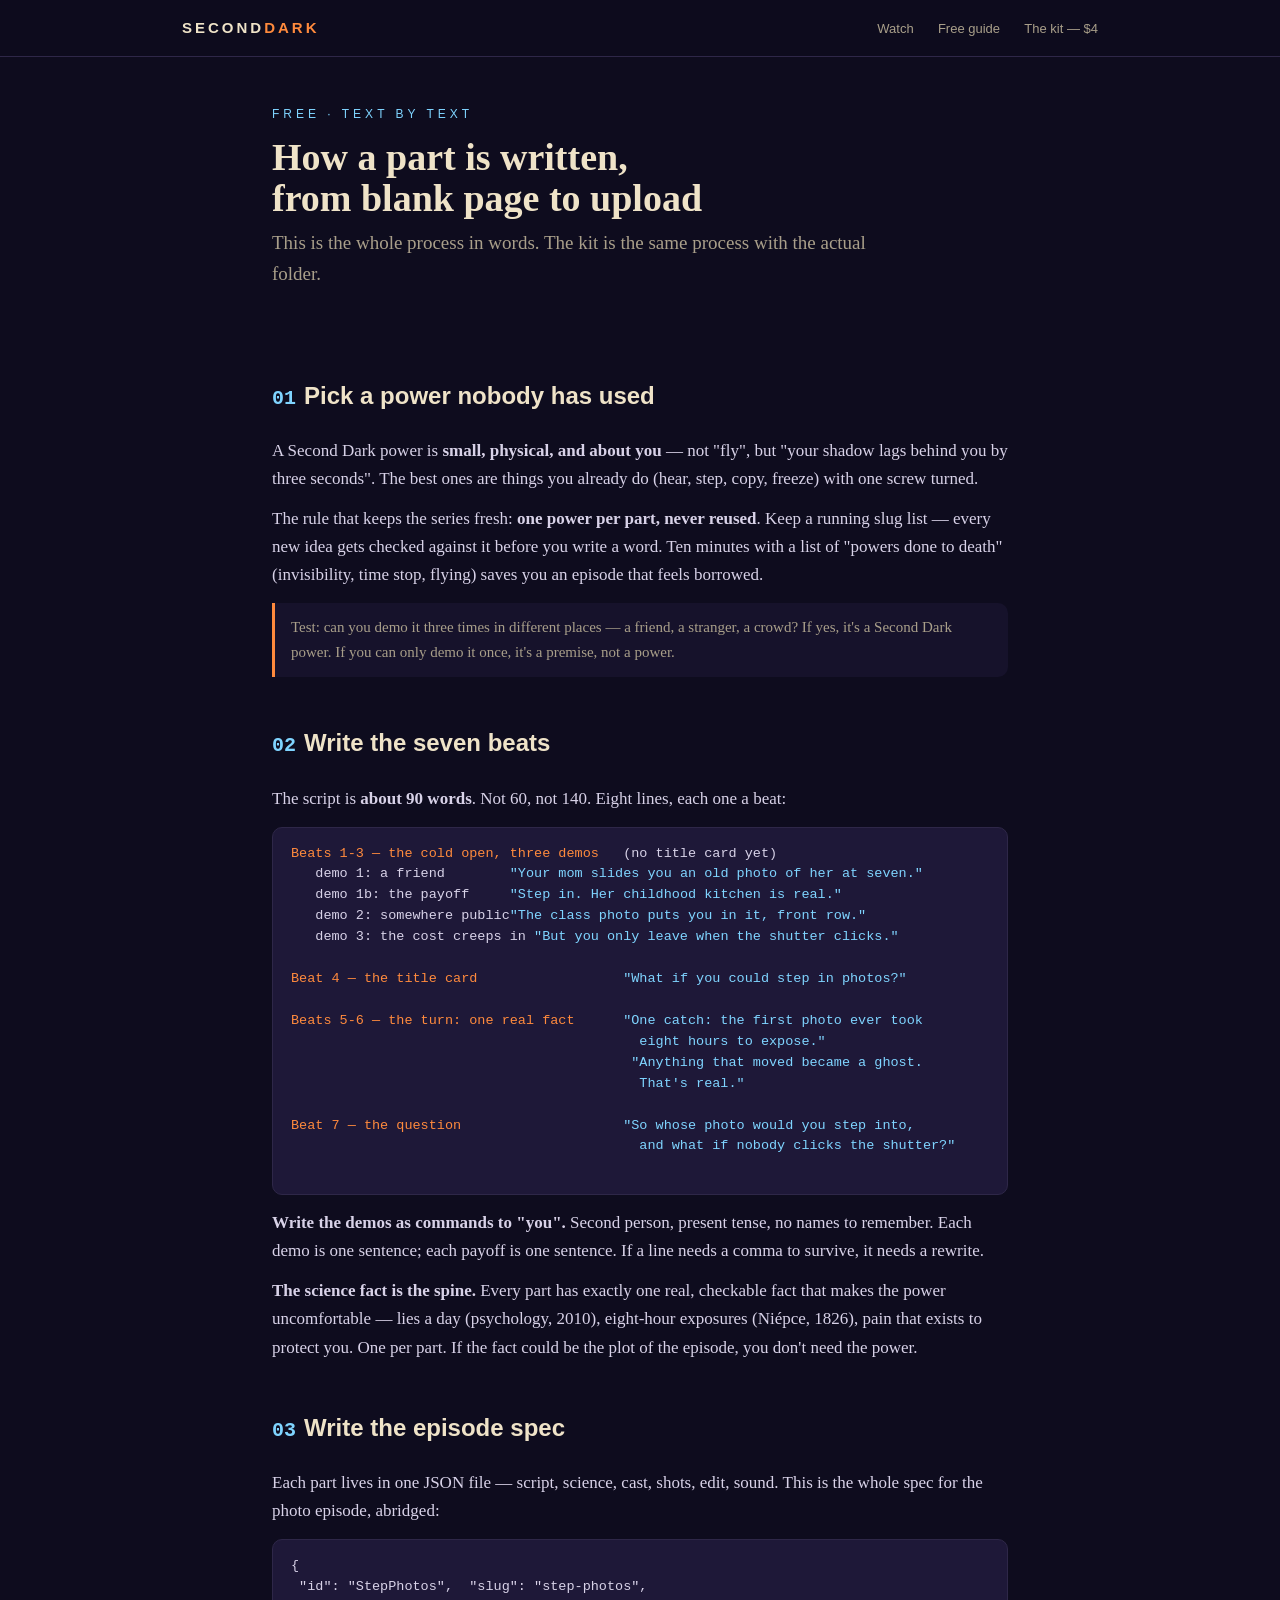
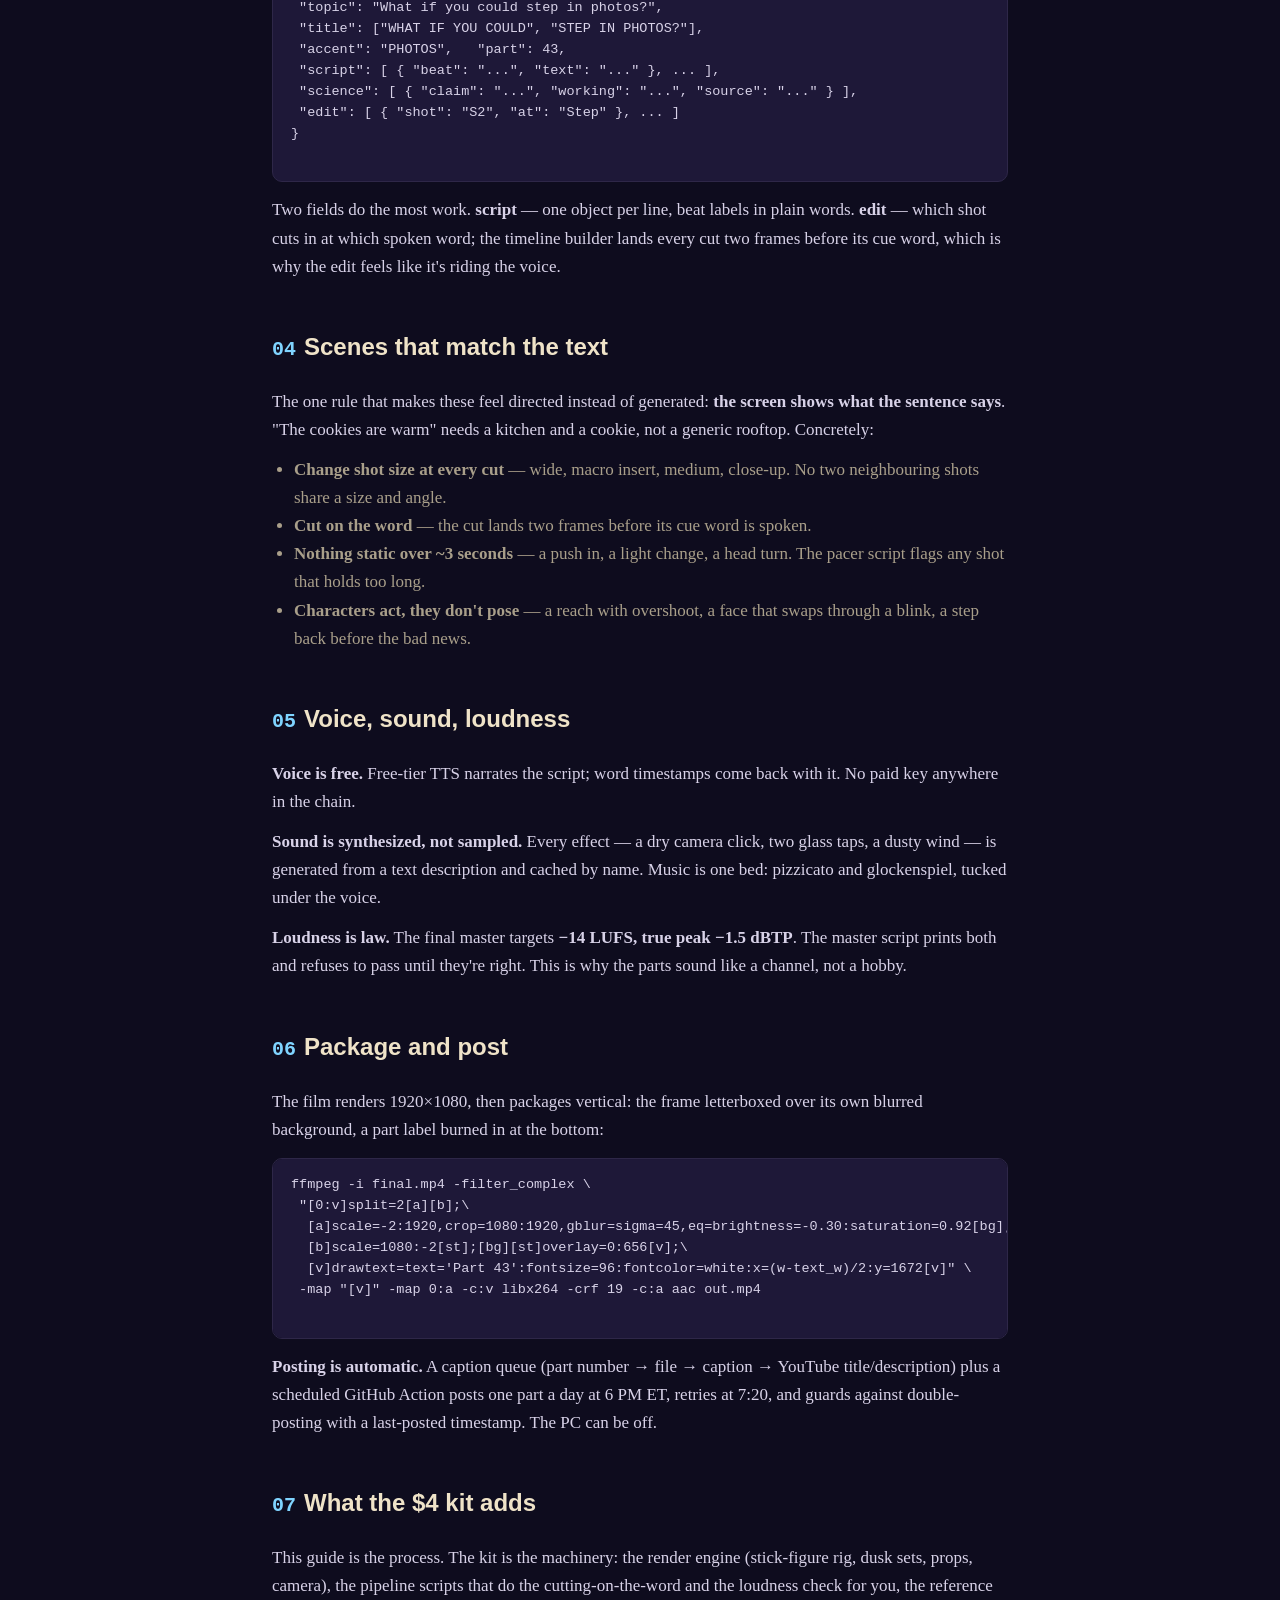
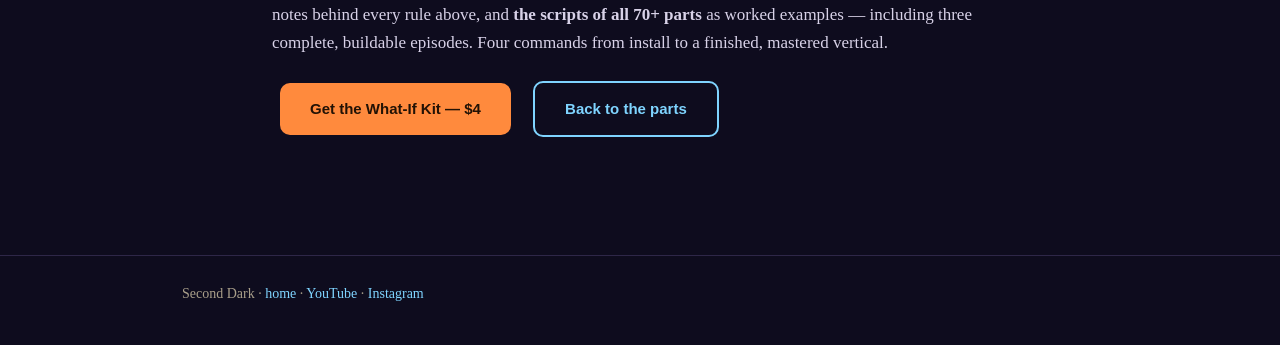
==== guide.html @ 4ce31001 "Second Dark site: watch, free text-by-text guide, $4 kit" ====
<!DOCTYPE html>
<html lang="en">
<head>
<meta charset="utf-8">
<meta name="viewport" content="width=device-width, initial-scale=1">
<title>The free guide — how a Second Dark part is written</title>
<meta name="description" content="The text-by-text guide to making a 25-second what-if animated short: the seven beats, the shot rules, the science turn, the voice, the sound, the auto-posting. Free.">
<link rel="stylesheet" href="style.css">
</head>
<body>

<header class="site">
  <div class="wrap">
    <a class="logo" href="index.html">SECOND<b>DARK</b></a>
    <nav>
      <a href="index.html#watch">Watch</a>
      <a href="guide.html">Free guide</a>
      <a href="index.html#kit">The kit — $4</a>
    </nav>
  </div>
</header>

<section class="hero" style="padding:48px 0 30px">
  <div class="wrap guide" style="text-align:left">
    <div class="kicker">FREE · TEXT BY TEXT</div>
    <h1 style="font-size:38px; margin:12px 0 8px">How a part is written,<br>from blank page to upload</h1>
    <p class="sub" style="margin:0">This is the whole process in words. The kit is the same process with the actual folder.</p>
  </div>
</section>

<section class="section" style="border-top:none; padding-top:10px">
<div class="wrap guide">

  <h2><span class="n">01</span>Pick a power nobody has used</h2>
  <p>A Second Dark power is <b>small, physical, and about you</b> — not "fly", but "your shadow lags behind you by three seconds". The best ones are things you already do (hear, step, copy, freeze) with one screw turned.</p>
  <p>The rule that keeps the series fresh: <b>one power per part, never reused</b>. Keep a running slug list — every new idea gets checked against it before you write a word. Ten minutes with a list of "powers done to death" (invisibility, time stop, flying) saves you an episode that feels borrowed.</p>
  <div class="note">Test: can you demo it three times in different places — a friend, a stranger, a crowd? If yes, it's a Second Dark power. If you can only demo it once, it's a premise, not a power.</div>

  <h2><span class="n">02</span>Write the seven beats</h2>
  <p>The script is <b>about 90 words</b>. Not 60, not 140. Eight lines, each one a beat:</p>
  <pre>
<b>Beats 1-3 — the cold open, three demos</b>   (no title card yet)
   demo 1: a friend        <i>"Your mom slides you an old photo of her at seven."</i>
   demo 1b: the payoff     <i>"Step in. Her childhood kitchen is real."</i>
   demo 2: somewhere public<i>"The class photo puts you in it, front row."</i>
   demo 3: the cost creeps in <i>"But you only leave when the shutter clicks."</i>

<b>Beat 4 — the title card</b>                  <i>"What if you could step in photos?"</i>

<b>Beats 5-6 — the turn: one real fact</b>      <i>"One catch: the first photo ever took
                                           eight hours to expose."</i>
                                          <i>"Anything that moved became a ghost.
                                           That's real."</i>

<b>Beat 7 — the question</b>                    <i>"So whose photo would you step into,
                                           and what if nobody clicks the shutter?"</i>
  </pre>
  <p><b>Write the demos as commands to "you".</b> Second person, present tense, no names to remember. Each demo is one sentence; each payoff is one sentence. If a line needs a comma to survive, it needs a rewrite.</p>
  <p><b>The science fact is the spine.</b> Every part has exactly one real, checkable fact that makes the power uncomfortable — lies a day (psychology, 2010), eight-hour exposures (Niépce, 1826), pain that exists to protect you. One per part. If the fact could be the plot of the episode, you don't need the power.</p>

  <h2><span class="n">03</span>Write the episode spec</h2>
  <p>Each part lives in one JSON file — script, science, cast, shots, edit, sound. This is the whole spec for the photo episode, abridged:</p>
  <pre>
{
 "id": "StepPhotos",  "slug": "step-photos",
 "topic": "What if you could step in photos?",
 "title": ["WHAT IF YOU COULD", "STEP IN PHOTOS?"],
 "accent": "PHOTOS",   "part": 43,
 "script": [ { "beat": "...", "text": "..." }, ... ],
 "science": [ { "claim": "...", "working": "...", "source": "..." } ],
 "edit": [ { "shot": "S2", "at": "Step" }, ... ]
}
  </pre>
  <p>Two fields do the most work. <b>script</b> — one object per line, beat labels in plain words. <b>edit</b> — which shot cuts in at which spoken word; the timeline builder lands every cut two frames before its cue word, which is why the edit feels like it's riding the voice.</p>

  <h2><span class="n">04</span>Scenes that match the text</h2>
  <p>The one rule that makes these feel directed instead of generated: <b>the screen shows what the sentence says</b>. "The cookies are warm" needs a kitchen and a cookie, not a generic rooftop. Concretely:</p>
  <ul style="color:var(--dim); margin:12px 0 12px 22px">
    <li><b>Change shot size at every cut</b> — wide, macro insert, medium, close-up. No two neighbouring shots share a size and angle.</li>
    <li><b>Cut on the word</b> — the cut lands two frames before its cue word is spoken.</li>
    <li><b>Nothing static over ~3 seconds</b> — a push in, a light change, a head turn. The pacer script flags any shot that holds too long.</li>
    <li><b>Characters act, they don't pose</b> — a reach with overshoot, a face that swaps through a blink, a step back before the bad news.</li>
  </ul>

  <h2><span class="n">05</span>Voice, sound, loudness</h2>
  <p><b>Voice is free.</b> Free-tier TTS narrates the script; word timestamps come back with it. No paid key anywhere in the chain.</p>
  <p><b>Sound is synthesized, not sampled.</b> Every effect — a dry camera click, two glass taps, a dusty wind — is generated from a text description and cached by name. Music is one bed: pizzicato and glockenspiel, tucked under the voice.</p>
  <p><b>Loudness is law.</b> The final master targets <b>−14 LUFS, true peak −1.5 dBTP</b>. The master script prints both and refuses to pass until they're right. This is why the parts sound like a channel, not a hobby.</p>

  <h2><span class="n">06</span>Package and post</h2>
  <p>The film renders 1920×1080, then packages vertical: the frame letterboxed over its own blurred background, a part label burned in at the bottom:</p>
  <pre>
ffmpeg -i final.mp4 -filter_complex \
 "[0:v]split=2[a][b];\
  [a]scale=-2:1920,crop=1080:1920,gblur=sigma=45,eq=brightness=-0.30:saturation=0.92[bg];\
  [b]scale=1080:-2[st];[bg][st]overlay=0:656[v];\
  [v]drawtext=text='Part 43':fontsize=96:fontcolor=white:x=(w-text_w)/2:y=1672[v]" \
 -map "[v]" -map 0:a -c:v libx264 -crf 19 -c:a aac out.mp4
  </pre>
  <p><b>Posting is automatic.</b> A caption queue (part number → file → caption → YouTube title/description) plus a scheduled GitHub Action posts one part a day at 6 PM ET, retries at 7:20, and guards against double-posting with a last-posted timestamp. The PC can be off.</p>

  <h2><span class="n">07</span>What the $4 kit adds</h2>
  <p>This guide is the process. The kit is the machinery: the render engine (stick-figure rig, dusk sets, props, camera), the pipeline scripts that do the cutting-on-the-word and the loudness check for you, the reference notes behind every rule above, and <b>the scripts of all 70+ parts</b> as worked examples — including three complete, buildable episodes. Four commands from install to a finished, mastered vertical.</p>
  <p style="margin-top:24px"><a class="cta hot" href="https://bedai2030-cell.gumroad.com/l/seconddark-kit">Get the What-If Kit — $4</a>
  <a class="cta cool" href="index.html#watch" style="margin-left:10px">Back to the parts</a></p>

</div>
</section>

<footer class="site">
  <div class="wrap">
    Second Dark · <a href="index.html">home</a> · <a href="https://www.youtube.com/@seconddarkpowers" target="_blank" rel="noopener">YouTube</a> · <a href="https://www.instagram.com/seconddark908/" target="_blank" rel="noopener">Instagram</a>
  </div>
</footer>

</body>
</html>
---- style.css ----
/* Second Dark site — dusk palette from the series */
:root {
  --bg: #0E0C1E;
  --panel: #16122B;
  --panel2: #1E1838;
  --ink: #EFE3C8;
  --dim: #A99F8A;
  --hot: #FF8A3D;
  --cool: #7FD4FF;
  --line: #2E2748;
}
* { box-sizing: border-box; margin: 0; padding: 0; }
html { scroll-behavior: smooth; }
body { background: var(--bg); color: var(--ink); font: 17px/1.65 Georgia, 'Times New Roman', serif; }
.mono { font-family: Consolas, 'Courier New', monospace; }
.wrap { max-width: 960px; margin: 0 auto; padding: 0 22px; }
header.site { border-bottom: 1px solid var(--line); background: rgba(14,12,30,0.92); position: sticky; top: 0; z-index: 9; backdrop-filter: blur(6px); }
header.site .wrap { display: flex; align-items: center; justify-content: space-between; padding: 14px 22px; }
.logo { font-family: Verdana, sans-serif; font-weight: 700; letter-spacing: 3px; font-size: 15px; color: var(--ink); text-decoration: none; }
.logo b { color: var(--hot); }
nav a { color: var(--dim); text-decoration: none; font-family: Verdana, sans-serif; font-size: 13px; margin-left: 20px; }
nav a:hover { color: var(--ink); }
.hero { padding: 72px 0 56px; text-align: center; }
.kicker { font-family: Verdana, sans-serif; font-size: 12px; letter-spacing: 4px; color: var(--cool); }
.hero h1 { font-size: 52px; line-height: 1.08; margin: 14px 0 16px; font-weight: 700; }
.hero h1 .hot { color: var(--hot); }
.hero p.sub { color: var(--dim); max-width: 620px; margin: 0 auto 30px; font-size: 19px; }
.cta { display: inline-block; padding: 14px 30px; border-radius: 10px; text-decoration: none; font-family: Verdana, sans-serif; font-weight: 700; font-size: 15px; margin: 0 8px 10px; }
.cta.hot { background: var(--hot); color: #221205; }
.cta.cool { border: 2px solid var(--cool); color: var(--cool); }
.cta:hover { filter: brightness(1.1); }
.section { padding: 46px 0; border-top: 1px solid var(--line); }
.section h2 { font-family: Verdana, sans-serif; font-size: 24px; margin-bottom: 22px; }
.grid3 { display: grid; grid-template-columns: repeat(auto-fit, minmax(240px, 1fr)); gap: 16px; }
.card { background: var(--panel); border: 1px solid var(--line); border-radius: 12px; padding: 20px; }
.card h3 { font-family: Verdana, sans-serif; font-size: 15px; color: var(--hot); margin-bottom: 8px; }
.card p { color: var(--dim); font-size: 15px; }
.steps { counter-reset: step; }
.steps .card h3::before { counter-increment: step; content: counter(step) ". "; color: var(--cool); }
.eps { display: grid; grid-template-columns: repeat(auto-fill, minmax(280px, 1fr)); gap: 12px; }
.ep { background: var(--panel); border: 1px solid var(--line); border-radius: 10px; padding: 14px 16px; text-decoration: none; color: var(--ink); display: flex; gap: 12px; align-items: baseline; }
.ep:hover { border-color: var(--hot); }
.ep .n { font-family: Verdana, sans-serif; font-size: 12px; color: var(--cool); min-width: 52px; }
.ep .t { font-size: 15px; }
.pricing { display: grid; grid-template-columns: repeat(auto-fit, minmax(280px, 1fr)); gap: 16px; }
.plan { background: var(--panel); border: 1px solid var(--line); border-radius: 14px; padding: 26px; position: relative; }
.plan.best { border-color: var(--hot); }
.plan .tag { position: absolute; top: -12px; left: 22px; background: var(--hot); color: #221205; font-family: Verdana, sans-serif; font-size: 11px; font-weight: 700; letter-spacing: 1px; padding: 4px 10px; border-radius: 20px; }
.plan h3 { font-family: Verdana, sans-serif; font-size: 17px; }
.plan .price { font-size: 42px; margin: 10px 0 4px; font-family: Verdana, sans-serif; }
.plan .price small { font-size: 15px; color: var(--dim); }
.plan ul { list-style: none; margin: 16px 0 22px; }
.plan li { padding: 6px 0 6px 24px; color: var(--dim); font-size: 15px; position: relative; }
.plan li::before { content: "✓"; position: absolute; left: 0; color: var(--cool); }
.plan .cta { width: 100%; text-align: center; box-sizing: border-box; margin: 0; }
code { background: var(--panel2); border: 1px solid var(--line); border-radius: 6px; padding: 1px 7px; font-family: Consolas, monospace; font-size: 14px; color: var(--cool); }
pre { background: var(--panel2); border: 1px solid var(--line); border-radius: 10px; padding: 16px 18px; overflow-x: auto; font-family: Consolas, monospace; font-size: 13.5px; line-height: 1.55; color: #D8D2E8; margin: 14px 0; }
pre b { color: var(--hot); font-weight: 400; }
pre i { color: var(--cool); font-style: normal; }
.guide { max-width: 780px; }
.guide h2 { margin-top: 46px; }
.guide h2 .n { color: var(--cool); font-family: Consolas, monospace; font-size: 20px; margin-right: 8px; }
.guide p { margin: 12px 0; color: #D8D2E8; }
.guide .note { border-left: 3px solid var(--hot); background: var(--panel); padding: 12px 16px; border-radius: 0 10px 10px 0; color: var(--dim); font-size: 15px; margin: 14px 0; }
footer.site { border-top: 1px solid var(--line); margin-top: 50px; padding: 26px 0 40px; color: var(--dim); font-size: 14px; }
footer.site a { color: var(--cool); text-decoration: none; }
@media (max-width: 640px) { .hero h1 { font-size: 34px; } }
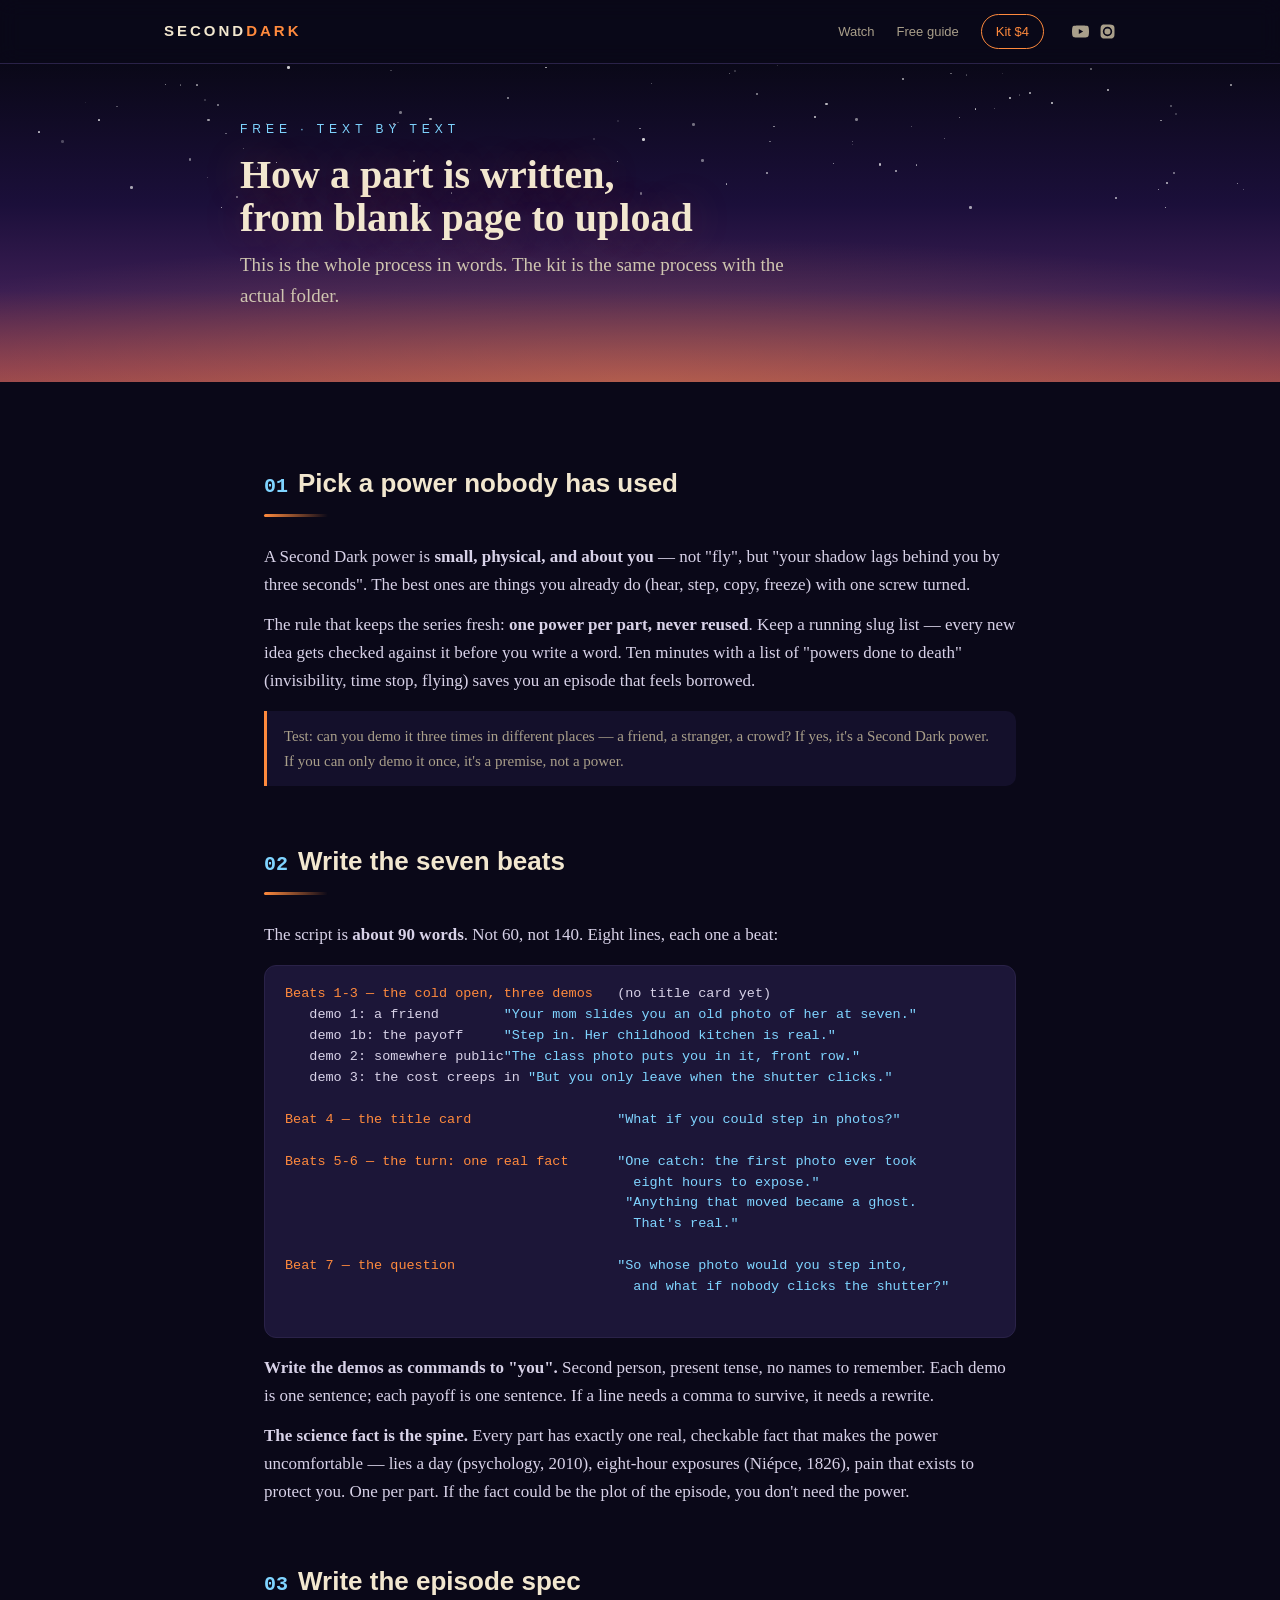
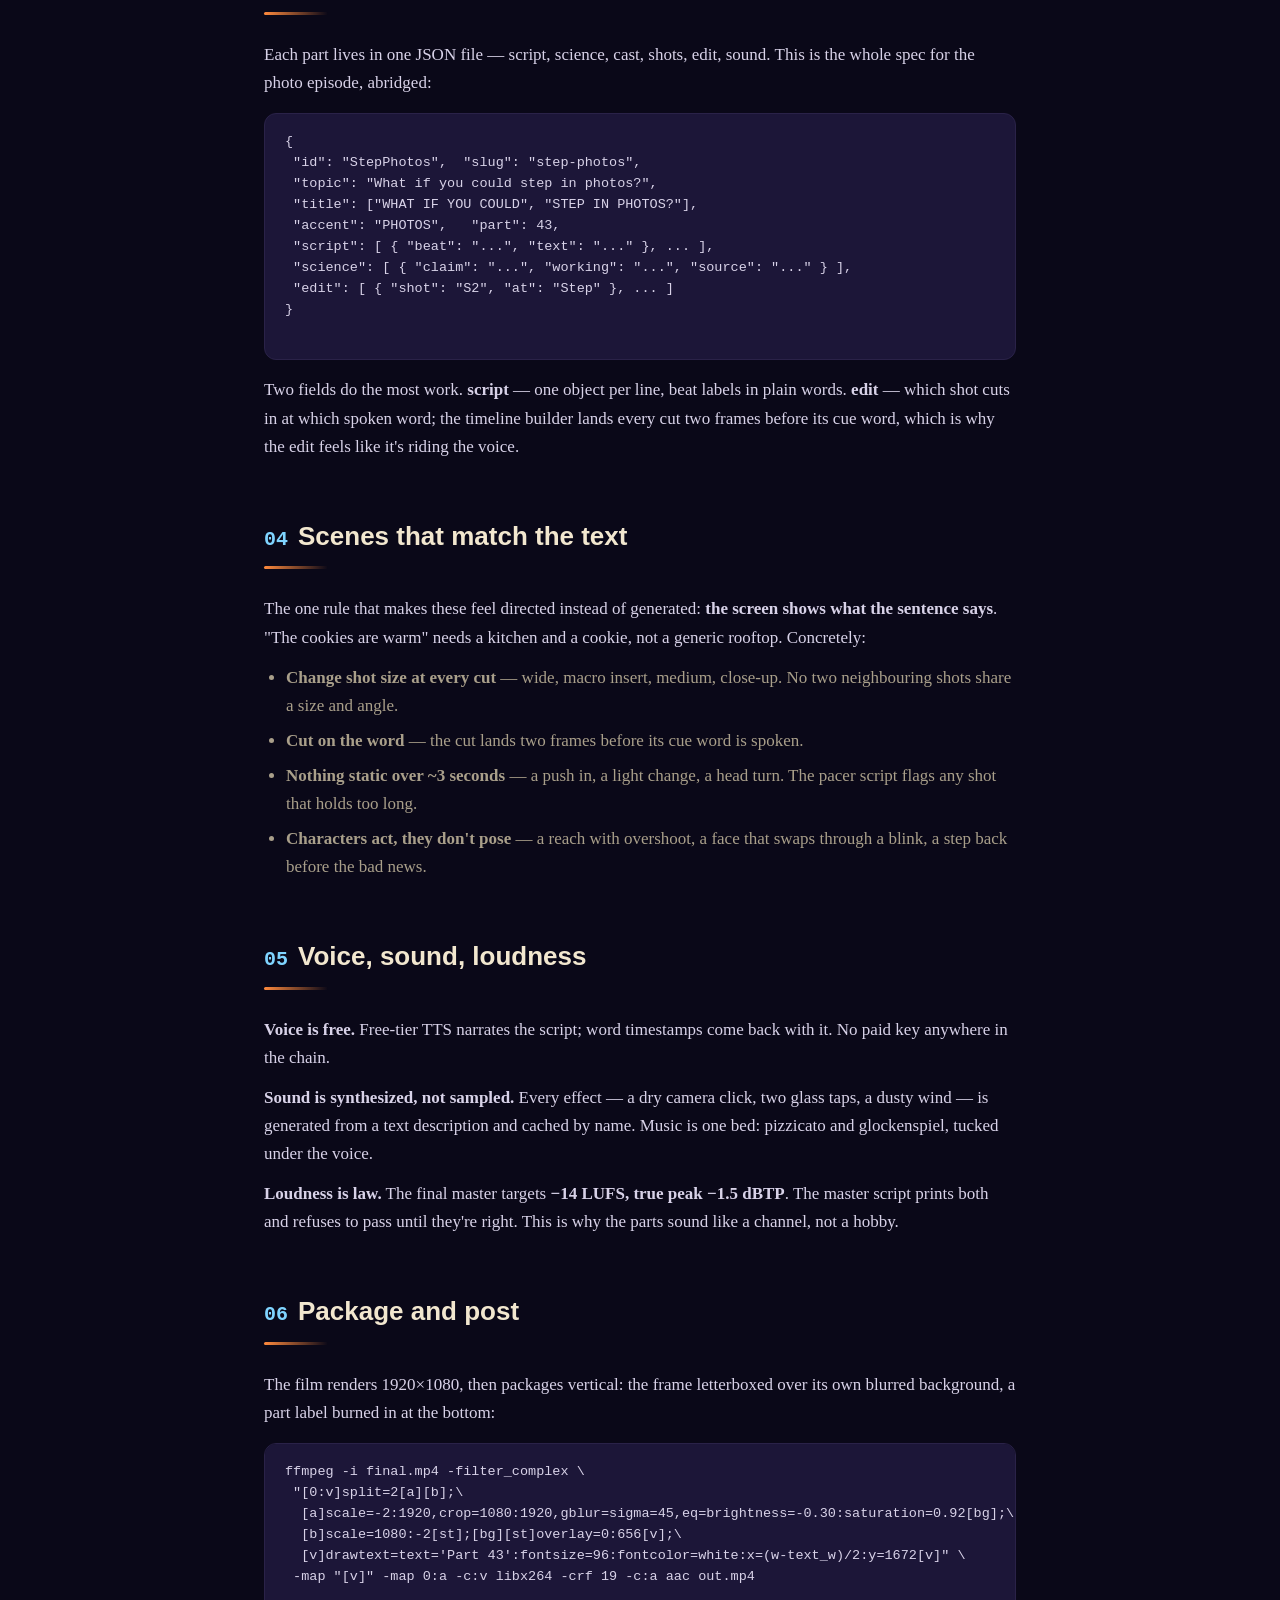
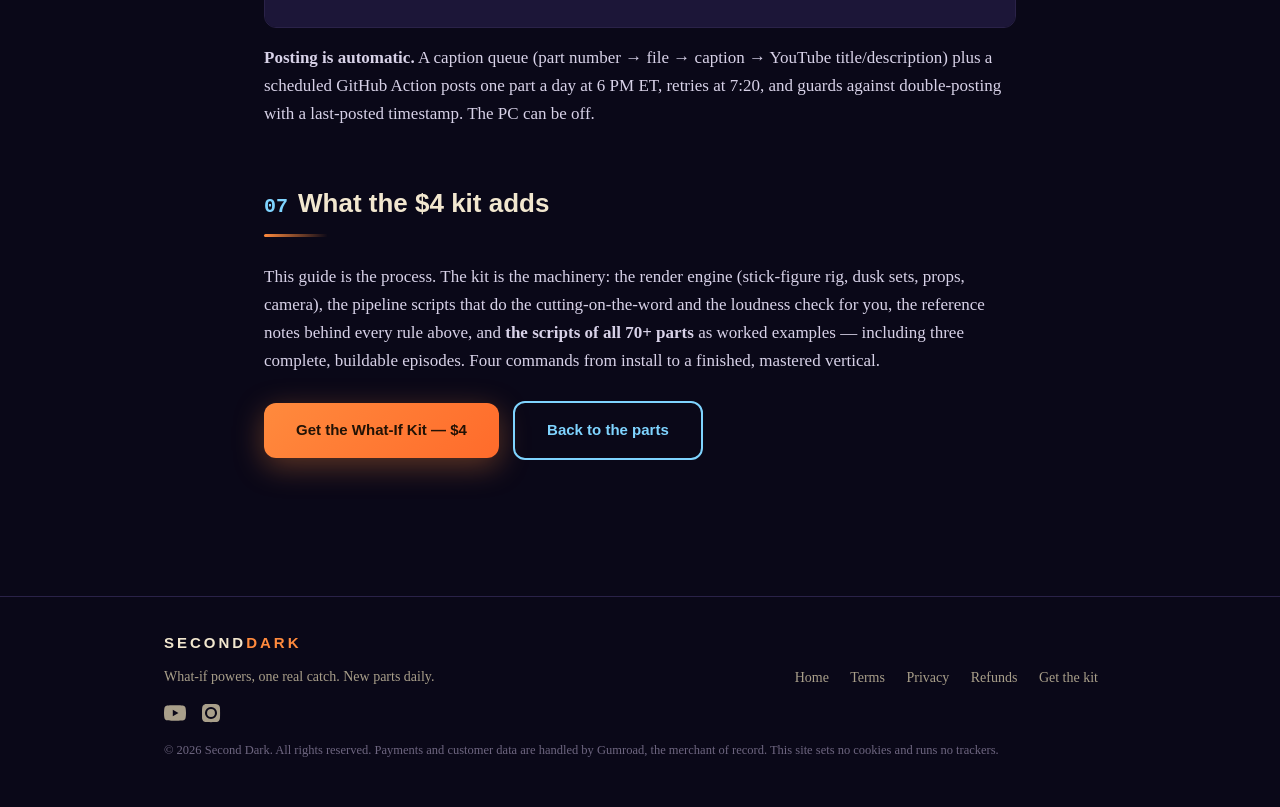
==== commit 19d2192f: "Redesign: animated dusk hero, embers, marquee, reveals, Gumroad checkout, legal pages, social links" ====
--- a/guide.html
+++ b/guide.html
@@ -5,6 +5,8 @@
 <meta name="viewport" content="width=device-width, initial-scale=1">
 <title>The free guide — how a Second Dark part is written</title>
 <meta name="description" content="The text-by-text guide to making a 25-second what-if animated short: the seven beats, the shot rules, the science turn, the voice, the sound, the auto-posting. Free.">
+<link rel="preconnect" href="https://gumroad.com">
+<script src="https://gumroad.com/js/gumroad.js" async></script>
 <link rel="stylesheet" href="style.css">
 </head>
 <body>
@@ -15,30 +17,36 @@
     <nav>
       <a href="index.html#watch">Watch</a>
       <a href="guide.html">Free guide</a>
-      <a href="index.html#kit">The kit — $4</a>
+      <a href="index.html#kit" class="buy">Kit $4</a>
+      <span class="soc">
+        <a href="https://www.youtube.com/@seconddarkpowers" target="_blank" rel="noopener" aria-label="YouTube"><svg viewBox="0 0 24 24"><path d="M23.5 6.2a3 3 0 0 0-2.1-2.2C19.5 3.5 12 3.5 12 3.5s-7.5 0-9.4.5A3 3 0 0 0 .5 6.2 31 31 0 0 0 0 12a31 31 0 0 0 .5 5.8 3 3 0 0 0 2.1 2.2c1.9.5 9.4.5 9.4.5s7.5 0 9.4-.5a3 3 0 0 0 2.1-2.2A31 31 0 0 0 24 12a31 31 0 0 0-.5-5.8zM9.6 15.6V8.4L15.8 12l-6.2 3.6z"/></svg></a>
+        <a href="https://www.instagram.com/seconddark908/" target="_blank" rel="noopener" aria-label="Instagram"><svg viewBox="0 0 24 24"><path d="M12 2.2c3.2 0 3.6 0 4.9.1 1.2.1 1.8.2 2.2.4.6.2 1 .5 1.4.9.4.4.7.8.9 1.4.2.4.4 1 .4 2.2.1 1.3.1 1.7.1 4.9s0 3.6-.1 4.9c-.1 1.2-.2 1.8-.4 2.2-.2.6-.5 1-.9 1.4-.4.4-.8.7-1.4.9-.4.2-1 .4-2.2.4-1.3.1-1.7.1-4.9.1s-3.6 0-4.9-.1c-1.2-.1-1.8-.2-2.2-.4a3.9 3.9 0 0 1-1.4-.9 3.9 3.9 0 0 1-.9-1.4c-.2-.4-.4-1-.4-2.2C2.2 15.6 2.2 15.2 2.2 12s0-3.6.1-4.9c.1-1.2.2-1.8.4-2.2.2-.6.5-1 .9-1.4.4-.4.8-.7 1.4-.9.4-.2 1-.4 2.2-.4C8.4 2.2 8.8 2.2 12 2.2zm0 3.2a6.6 6.6 0 1 0 0 13.2 6.6 6.6 0 0 0 0-13.2zm0 10.9a4.3 4.3 0 1 1 0-8.6 4.3 4.3 0 0 1 0 8.6zm8.4-11.1a1.5 1.5 0 1 1-3 0 1.5 1.5 0 0 1 3 0z"/></svg></a>
+      </span>
     </nav>
   </div>
 </header>
 
-<section class="hero" style="padding:48px 0 30px">
-  <div class="wrap guide" style="text-align:left">
-    <div class="kicker">FREE · TEXT BY TEXT</div>
-    <h1 style="font-size:38px; margin:12px 0 8px">How a part is written,<br>from blank page to upload</h1>
-    <p class="sub" style="margin:0">This is the whole process in words. The kit is the same process with the actual folder.</p>
+<section class="hero" style="min-height:0">
+  <div class="sky" style="height:130%"></div>
+  <div class="stars"></div>
+  <div class="hero-inner wrap guide" style="text-align:left; display:block; padding:56px 0 70px">
+    <div class="kicker rv">FREE · TEXT BY TEXT</div>
+    <h1 class="rv d1" style="font-size:40px; margin:14px 0 10px">How a part is written,<br>from blank page to upload</h1>
+    <p class="sub rv d2" style="margin:0">This is the whole process in words. The kit is the same process with the actual folder.</p>
   </div>
 </section>
 
-<section class="section" style="border-top:none; padding-top:10px">
+<section class="section" style="border-top:none; padding-top:26px">
 <div class="wrap guide">
 
-  <h2><span class="n">01</span>Pick a power nobody has used</h2>
-  <p>A Second Dark power is <b>small, physical, and about you</b> — not "fly", but "your shadow lags behind you by three seconds". The best ones are things you already do (hear, step, copy, freeze) with one screw turned.</p>
-  <p>The rule that keeps the series fresh: <b>one power per part, never reused</b>. Keep a running slug list — every new idea gets checked against it before you write a word. Ten minutes with a list of "powers done to death" (invisibility, time stop, flying) saves you an episode that feels borrowed.</p>
-  <div class="note">Test: can you demo it three times in different places — a friend, a stranger, a crowd? If yes, it's a Second Dark power. If you can only demo it once, it's a premise, not a power.</div>
+  <h2 class="rv"><span class="n">01</span>Pick a power nobody has used</h2>
+  <p class="rv">A Second Dark power is <b>small, physical, and about you</b> — not "fly", but "your shadow lags behind you by three seconds". The best ones are things you already do (hear, step, copy, freeze) with one screw turned.</p>
+  <p class="rv">The rule that keeps the series fresh: <b>one power per part, never reused</b>. Keep a running slug list — every new idea gets checked against it before you write a word. Ten minutes with a list of "powers done to death" (invisibility, time stop, flying) saves you an episode that feels borrowed.</p>
+  <div class="note rv">Test: can you demo it three times in different places — a friend, a stranger, a crowd? If yes, it's a Second Dark power. If you can only demo it once, it's a premise, not a power.</div>
 
-  <h2><span class="n">02</span>Write the seven beats</h2>
-  <p>The script is <b>about 90 words</b>. Not 60, not 140. Eight lines, each one a beat:</p>
-  <pre>
+  <h2 class="rv"><span class="n">02</span>Write the seven beats</h2>
+  <p class="rv">The script is <b>about 90 words</b>. Not 60, not 140. Eight lines, each one a beat:</p>
+  <pre class="rv">
 <b>Beats 1-3 — the cold open, three demos</b>   (no title card yet)
    demo 1: a friend        <i>"Your mom slides you an old photo of her at seven."</i>
    demo 1b: the payoff     <i>"Step in. Her childhood kitchen is real."</i>
@@ -55,12 +63,12 @@
 <b>Beat 7 — the question</b>                    <i>"So whose photo would you step into,
                                            and what if nobody clicks the shutter?"</i>
   </pre>
-  <p><b>Write the demos as commands to "you".</b> Second person, present tense, no names to remember. Each demo is one sentence; each payoff is one sentence. If a line needs a comma to survive, it needs a rewrite.</p>
-  <p><b>The science fact is the spine.</b> Every part has exactly one real, checkable fact that makes the power uncomfortable — lies a day (psychology, 2010), eight-hour exposures (Niépce, 1826), pain that exists to protect you. One per part. If the fact could be the plot of the episode, you don't need the power.</p>
+  <p class="rv"><b>Write the demos as commands to "you".</b> Second person, present tense, no names to remember. Each demo is one sentence; each payoff is one sentence. If a line needs a comma to survive, it needs a rewrite.</p>
+  <p class="rv"><b>The science fact is the spine.</b> Every part has exactly one real, checkable fact that makes the power uncomfortable — lies a day (psychology, 2010), eight-hour exposures (Niépce, 1826), pain that exists to protect you. One per part. If the fact could be the plot of the episode, you don't need the power.</p>
 
-  <h2><span class="n">03</span>Write the episode spec</h2>
-  <p>Each part lives in one JSON file — script, science, cast, shots, edit, sound. This is the whole spec for the photo episode, abridged:</p>
-  <pre>
+  <h2 class="rv"><span class="n">03</span>Write the episode spec</h2>
+  <p class="rv">Each part lives in one JSON file — script, science, cast, shots, edit, sound. This is the whole spec for the photo episode, abridged:</p>
+  <pre class="rv">
 {
  "id": "StepPhotos",  "slug": "step-photos",
  "topic": "What if you could step in photos?",
@@ -71,25 +79,25 @@
  "edit": [ { "shot": "S2", "at": "Step" }, ... ]
 }
   </pre>
-  <p>Two fields do the most work. <b>script</b> — one object per line, beat labels in plain words. <b>edit</b> — which shot cuts in at which spoken word; the timeline builder lands every cut two frames before its cue word, which is why the edit feels like it's riding the voice.</p>
+  <p class="rv">Two fields do the most work. <b>script</b> — one object per line, beat labels in plain words. <b>edit</b> — which shot cuts in at which spoken word; the timeline builder lands every cut two frames before its cue word, which is why the edit feels like it's riding the voice.</p>
 
-  <h2><span class="n">04</span>Scenes that match the text</h2>
-  <p>The one rule that makes these feel directed instead of generated: <b>the screen shows what the sentence says</b>. "The cookies are warm" needs a kitchen and a cookie, not a generic rooftop. Concretely:</p>
-  <ul style="color:var(--dim); margin:12px 0 12px 22px">
+  <h2 class="rv"><span class="n">04</span>Scenes that match the text</h2>
+  <p class="rv">The one rule that makes these feel directed instead of generated: <b>the screen shows what the sentence says</b>. "The cookies are warm" needs a kitchen and a cookie, not a generic rooftop. Concretely:</p>
+  <ul class="rv">
     <li><b>Change shot size at every cut</b> — wide, macro insert, medium, close-up. No two neighbouring shots share a size and angle.</li>
     <li><b>Cut on the word</b> — the cut lands two frames before its cue word is spoken.</li>
     <li><b>Nothing static over ~3 seconds</b> — a push in, a light change, a head turn. The pacer script flags any shot that holds too long.</li>
     <li><b>Characters act, they don't pose</b> — a reach with overshoot, a face that swaps through a blink, a step back before the bad news.</li>
   </ul>
 
-  <h2><span class="n">05</span>Voice, sound, loudness</h2>
-  <p><b>Voice is free.</b> Free-tier TTS narrates the script; word timestamps come back with it. No paid key anywhere in the chain.</p>
-  <p><b>Sound is synthesized, not sampled.</b> Every effect — a dry camera click, two glass taps, a dusty wind — is generated from a text description and cached by name. Music is one bed: pizzicato and glockenspiel, tucked under the voice.</p>
-  <p><b>Loudness is law.</b> The final master targets <b>−14 LUFS, true peak −1.5 dBTP</b>. The master script prints both and refuses to pass until they're right. This is why the parts sound like a channel, not a hobby.</p>
+  <h2 class="rv"><span class="n">05</span>Voice, sound, loudness</h2>
+  <p class="rv"><b>Voice is free.</b> Free-tier TTS narrates the script; word timestamps come back with it. No paid key anywhere in the chain.</p>
+  <p class="rv"><b>Sound is synthesized, not sampled.</b> Every effect — a dry camera click, two glass taps, a dusty wind — is generated from a text description and cached by name. Music is one bed: pizzicato and glockenspiel, tucked under the voice.</p>
+  <p class="rv"><b>Loudness is law.</b> The final master targets <b>−14 LUFS, true peak −1.5 dBTP</b>. The master script prints both and refuses to pass until they're right. This is why the parts sound like a channel, not a hobby.</p>
 
-  <h2><span class="n">06</span>Package and post</h2>
-  <p>The film renders 1920×1080, then packages vertical: the frame letterboxed over its own blurred background, a part label burned in at the bottom:</p>
-  <pre>
+  <h2 class="rv"><span class="n">06</span>Package and post</h2>
+  <p class="rv">The film renders 1920×1080, then packages vertical: the frame letterboxed over its own blurred background, a part label burned in at the bottom:</p>
+  <pre class="rv">
 ffmpeg -i final.mp4 -filter_complex \
  "[0:v]split=2[a][b];\
   [a]scale=-2:1920,crop=1080:1920,gblur=sigma=45,eq=brightness=-0.30:saturation=0.92[bg];\
@@ -97,21 +105,43 @@
   [v]drawtext=text='Part 43':fontsize=96:fontcolor=white:x=(w-text_w)/2:y=1672[v]" \
  -map "[v]" -map 0:a -c:v libx264 -crf 19 -c:a aac out.mp4
   </pre>
-  <p><b>Posting is automatic.</b> A caption queue (part number → file → caption → YouTube title/description) plus a scheduled GitHub Action posts one part a day at 6 PM ET, retries at 7:20, and guards against double-posting with a last-posted timestamp. The PC can be off.</p>
+  <p class="rv"><b>Posting is automatic.</b> A caption queue (part number → file → caption → YouTube title/description) plus a scheduled GitHub Action posts one part a day at 6 PM ET, retries at 7:20, and guards against double-posting with a last-posted timestamp. The PC can be off.</p>
 
-  <h2><span class="n">07</span>What the $4 kit adds</h2>
-  <p>This guide is the process. The kit is the machinery: the render engine (stick-figure rig, dusk sets, props, camera), the pipeline scripts that do the cutting-on-the-word and the loudness check for you, the reference notes behind every rule above, and <b>the scripts of all 70+ parts</b> as worked examples — including three complete, buildable episodes. Four commands from install to a finished, mastered vertical.</p>
-  <p style="margin-top:24px"><a class="cta hot" href="https://bedai2030-cell.gumroad.com/l/seconddark-kit">Get the What-If Kit — $4</a>
-  <a class="cta cool" href="index.html#watch" style="margin-left:10px">Back to the parts</a></p>
+  <h2 class="rv"><span class="n">07</span>What the $4 kit adds</h2>
+  <p class="rv">This guide is the process. The kit is the machinery: the render engine (stick-figure rig, dusk sets, props, camera), the pipeline scripts that do the cutting-on-the-word and the loudness check for you, the reference notes behind every rule above, and <b>the scripts of all 70+ parts</b> as worked examples — including three complete, buildable episodes. Four commands from install to a finished, mastered vertical.</p>
+  <p class="rv" style="margin-top:26px"><a class="cta hot gumroad-button" href="https://bedai2030-cell.gumroad.com/l/seconddark-kit" target="_blank" rel="noopener">Get the What-If Kit — $4</a>
+  <a class="cta cool" href="index.html#watch">Back to the parts</a></p>
 
 </div>
 </section>
 
 <footer class="site">
   <div class="wrap">
-    Second Dark · <a href="index.html">home</a> · <a href="https://www.youtube.com/@seconddarkpowers" target="_blank" rel="noopener">YouTube</a> · <a href="https://www.instagram.com/seconddark908/" target="_blank" rel="noopener">Instagram</a>
+    <div class="cols">
+      <div>
+        <a class="logo" href="index.html">SECOND<b>DARK</b></a>
+        <p style="margin-top:10px; max-width:280px">What-if powers, one real catch. New parts daily.</p>
+        <div class="soc" style="margin-top:14px">
+          <a href="https://www.youtube.com/@seconddarkpowers" target="_blank" rel="noopener" aria-label="YouTube"><svg viewBox="0 0 24 24"><path d="M23.5 6.2a3 3 0 0 0-2.1-2.2C19.5 3.5 12 3.5 12 3.5s-7.5 0-9.4.5A3 3 0 0 0 .5 6.2 31 31 0 0 0 0 12a31 31 0 0 0 .5 5.8 3 3 0 0 0 2.1 2.2c1.9.5 9.4.5 9.4.5s7.5 0 9.4-.5a3 3 0 0 0 2.1-2.2A31 31 0 0 0 24 12a31 31 0 0 0-.5-5.8zM9.6 15.6V8.4L15.8 12l-6.2 3.6z"/></svg></a>
+          <a href="https://www.instagram.com/seconddark908/" target="_blank" rel="noopener" aria-label="Instagram"><svg viewBox="0 0 24 24"><path d="M12 2.2c3.2 0 3.6 0 4.9.1 1.2.1 1.8.2 2.2.4.6.2 1 .5 1.4.9.4.4.7.8.9 1.4.2.4.4 1 .4 2.2.1 1.3.1 1.7.1 4.9s0 3.6-.1 4.9c-.1 1.2-.2 1.8-.4 2.2-.2.6-.5 1-.9 1.4-.4.4-.8.7-1.4.9-.4.2-1 .4-2.2.4-1.3.1-1.7.1-4.9.1s-3.6 0-4.9-.1c-1.2-.1-1.8-.2-2.2-.4a3.9 3.9 0 0 1-1.4-.9 3.9 3.9 0 0 1-.9-1.4c-.2-.4-.4-1-.4-2.2C2.2 15.6 2.2 15.2 2.2 12s0-3.6.1-4.9c.1-1.2.2-1.8.4-2.2.2-.6.5-1 .9-1.4.4-.4.8-.7 1.4-.9.4-.2 1-.4 2.2-.4C8.4 2.2 8.8 2.2 12 2.2zm0 3.2a6.6 6.6 0 1 0 0 13.2 6.6 6.6 0 0 0 0-13.2zm0 10.9a4.3 4.3 0 1 1 0-8.6 4.3 4.3 0 0 1 0 8.6zm8.4-11.1a1.5 1.5 0 1 1-3 0 1.5 1.5 0 0 1 3 0z"/></svg></a>
+        </div>
+      </div>
+      <div class="links" style="align-self:center">
+        <a href="index.html">Home</a>
+        <a href="terms.html">Terms</a>
+        <a href="privacy.html">Privacy</a>
+        <a href="refunds.html">Refunds</a>
+        <a href="index.html#kit">Get the kit</a>
+      </div>
+    </div>
+    <p class="fine">© 2026 Second Dark. All rights reserved. Payments and customer data are handled by Gumroad, the merchant of record. This site sets no cookies and runs no trackers.</p>
   </div>
 </footer>
 
+<div id="buybar">
+  <a class="cta hot gumroad-button" href="https://bedai2030-cell.gumroad.com/l/seconddark-kit" target="_blank" rel="noopener">Get the What-If Kit — $4</a>
+</div>
+
+<script src="app.js"></script>
 </body>
 </html>
--- a/style.css
+++ b/style.css
@@ -1,67 +1,156 @@
-/* Second Dark site — dusk palette from the series */
+/* Second Dark — dusk-world design system */
 :root {
-  --bg: #0E0C1E;
-  --panel: #16122B;
-  --panel2: #1E1838;
-  --ink: #EFE3C8;
+  --bg: #0A0818;
+  --panel: #14102B;
+  --panel2: #1C1638;
+  --ink: #F2E7CF;
   --dim: #A99F8A;
   --hot: #FF8A3D;
+  --hot2: #FFB25E;
   --cool: #7FD4FF;
-  --line: #2E2748;
+  --line: #2A2248;
+  --sky1: #1B0F3A;
+  --sky2: #3A1D52;
+  --sky3: #8A3D4E;
+  --sky4: #E0763C;
 }
 * { box-sizing: border-box; margin: 0; padding: 0; }
 html { scroll-behavior: smooth; }
-body { background: var(--bg); color: var(--ink); font: 17px/1.65 Georgia, 'Times New Roman', serif; }
+body { background: var(--bg); color: var(--ink); font: 17px/1.65 Georgia, 'Times New Roman', serif; overflow-x: hidden; }
 .mono { font-family: Consolas, 'Courier New', monospace; }
-.wrap { max-width: 960px; margin: 0 auto; padding: 0 22px; }
-header.site { border-bottom: 1px solid var(--line); background: rgba(14,12,30,0.92); position: sticky; top: 0; z-index: 9; backdrop-filter: blur(6px); }
-header.site .wrap { display: flex; align-items: center; justify-content: space-between; padding: 14px 22px; }
+.wrap { max-width: 1000px; margin: 0 auto; padding: 0 24px; }
+
+/* ---------- header ---------- */
+header.site { position: sticky; top: 0; z-index: 40; background: rgba(10,8,24,0.75); backdrop-filter: blur(10px); border-bottom: 1px solid var(--line); }
+header.site .wrap { display: flex; align-items: center; justify-content: space-between; padding: 14px 24px; }
 .logo { font-family: Verdana, sans-serif; font-weight: 700; letter-spacing: 3px; font-size: 15px; color: var(--ink); text-decoration: none; }
 .logo b { color: var(--hot); }
-nav a { color: var(--dim); text-decoration: none; font-family: Verdana, sans-serif; font-size: 13px; margin-left: 20px; }
+nav { display: flex; align-items: center; gap: 22px; }
+nav a { color: var(--dim); text-decoration: none; font-family: Verdana, sans-serif; font-size: 13px; transition: color .2s; }
 nav a:hover { color: var(--ink); }
-.hero { padding: 72px 0 56px; text-align: center; }
-.kicker { font-family: Verdana, sans-serif; font-size: 12px; letter-spacing: 4px; color: var(--cool); }
-.hero h1 { font-size: 52px; line-height: 1.08; margin: 14px 0 16px; font-weight: 700; }
+nav a.buy { color: var(--hot); border: 1px solid var(--hot); border-radius: 20px; padding: 6px 14px; }
+nav a.buy:hover { background: var(--hot); color: #221205; }
+nav .soc { display: flex; gap: 10px; margin-left: 6px; }
+nav .soc a { margin: 0; display: inline-flex; }
+nav .soc svg { width: 17px; height: 17px; fill: var(--dim); transition: fill .2s, transform .2s; }
+nav .soc a:hover svg { fill: var(--hot); transform: translateY(-2px); }
+
+/* ---------- hero ---------- */
+.hero { position: relative; min-height: 92vh; display: flex; align-items: center; overflow: hidden; }
+.sky { position: absolute; inset: 0; background: linear-gradient(to bottom, var(--bg) 0%, var(--sky1) 34%, var(--sky2) 55%, var(--sky3) 74%, var(--sky4) 100%); }
+.sky::after { content: ""; position: absolute; inset: 0; background: radial-gradient(ellipse 120% 60% at 50% 78%, rgba(255,160,80,0.28), transparent 60%); }
+.stars { position: absolute; inset: 0; }
+.sun { position: absolute; left: 50%; bottom: 20%; width: 300px; height: 300px; margin-left: -150px; border-radius: 50%; background: radial-gradient(circle, #FFE9B8 0%, #FFC46B 45%, rgba(255,150,70,0) 72%); animation: sunPulse 7s ease-in-out infinite; }
+@keyframes sunPulse { 0%,100% { transform: scale(1); opacity: .95; } 50% { transform: scale(1.06); opacity: 1; } }
+.rays { position: absolute; left: 50%; bottom: 20%; width: 1400px; height: 1400px; margin-left: -700px; background: repeating-conic-gradient(from -90deg at 50% 100%, rgba(255,180,110,0.07) 0deg 7deg, transparent 7deg 14deg); -webkit-mask-image: radial-gradient(circle at 50% 100%, #000 0%, transparent 62%); mask-image: radial-gradient(circle at 50% 100%, #000 0%, transparent 62%); animation: raysSpin 90s linear infinite; opacity: .8; }
+@keyframes raysSpin { to { transform: rotate(4deg); } }
+.skyline { position: absolute; left: 0; right: 0; bottom: 0; width: 100%; height: 34%; }
+.hero-inner { position: relative; z-index: 5; display: grid; grid-template-columns: 1.2fr .8fr; gap: 30px; align-items: center; padding: 60px 0 120px; width: 100%; }
+.kicker { font-family: Verdana, sans-serif; font-size: 12px; letter-spacing: 5px; color: var(--cool); }
+.hero h1 { font-size: 58px; line-height: 1.06; margin: 16px 0 18px; font-weight: 700; text-shadow: 0 0 40px rgba(255,138,61,0.25); }
 .hero h1 .hot { color: var(--hot); }
-.hero p.sub { color: var(--dim); max-width: 620px; margin: 0 auto 30px; font-size: 19px; }
-.cta { display: inline-block; padding: 14px 30px; border-radius: 10px; text-decoration: none; font-family: Verdana, sans-serif; font-weight: 700; font-size: 15px; margin: 0 8px 10px; }
-.cta.hot { background: var(--hot); color: #221205; }
+.hero p.sub { color: #CFC5B0; max-width: 560px; margin: 0 0 30px; font-size: 19px; }
+.cta { display: inline-block; padding: 15px 32px; border-radius: 12px; text-decoration: none; font-family: Verdana, sans-serif; font-weight: 700; font-size: 15px; margin: 0 10px 12px 0; transition: transform .15s, box-shadow .15s, filter .15s; }
+.cta.hot { background: linear-gradient(135deg, var(--hot), #FF6B2B); color: #221205; box-shadow: 0 8px 30px rgba(255,138,61,0.35); }
 .cta.cool { border: 2px solid var(--cool); color: var(--cool); }
-.cta:hover { filter: brightness(1.1); }
-.section { padding: 46px 0; border-top: 1px solid var(--line); }
-.section h2 { font-family: Verdana, sans-serif; font-size: 24px; margin-bottom: 22px; }
-.grid3 { display: grid; grid-template-columns: repeat(auto-fit, minmax(240px, 1fr)); gap: 16px; }
-.card { background: var(--panel); border: 1px solid var(--line); border-radius: 12px; padding: 20px; }
-.card h3 { font-family: Verdana, sans-serif; font-size: 15px; color: var(--hot); margin-bottom: 8px; }
+.cta:hover { transform: translateY(-2px); filter: brightness(1.08); box-shadow: 0 10px 36px rgba(255,138,61,0.45); }
+.pip { display: flex; justify-content: center; }
+.pip svg { width: min(300px, 60vw); height: auto; animation: bob 5s ease-in-out infinite; filter: drop-shadow(0 20px 40px rgba(0,0,0,0.5)); }
+@keyframes bob { 0%,100% { transform: translateY(0) rotate(0deg); } 50% { transform: translateY(-14px) rotate(1.5deg); } }
+.scroll-hint { position: absolute; bottom: 26px; left: 50%; transform: translateX(-50%); color: var(--dim); font-family: Verdana, sans-serif; font-size: 11px; letter-spacing: 3px; animation: hintFade 2.4s ease-in-out infinite; z-index: 6; }
+@keyframes hintFade { 0%,100% { opacity: .35; } 50% { opacity: .9; } }
+.embers { position: absolute; inset: 0; z-index: 4; pointer-events: none; }
+
+/* ---------- marquee ---------- */
+.marquee { border-top: 1px solid var(--line); border-bottom: 1px solid var(--line); background: var(--panel); overflow: hidden; padding: 12px 0; }
+.marquee .track { display: flex; gap: 44px; white-space: nowrap; animation: slide 36s linear infinite; width: max-content; }
+.marquee span { font-family: Verdana, sans-serif; font-size: 13px; letter-spacing: 2px; color: var(--dim); }
+.marquee b { color: var(--hot); font-weight: 700; }
+@keyframes slide { to { transform: translateX(-50%); } }
+
+/* ---------- sections ---------- */
+.section { padding: 72px 0; position: relative; }
+.section h2 { font-family: Verdana, sans-serif; font-size: 26px; margin-bottom: 26px; position: relative; padding-bottom: 12px; }
+.section h2::after { content: ""; position: absolute; left: 0; bottom: 0; width: 64px; height: 3px; border-radius: 3px; background: linear-gradient(90deg, var(--hot), transparent); }
+.grid3 { display: grid; grid-template-columns: repeat(auto-fit, minmax(250px, 1fr)); gap: 16px; }
+.card { background: var(--panel); border: 1px solid var(--line); border-radius: 14px; padding: 22px; transition: transform .2s, border-color .2s, box-shadow .2s; }
+.card:hover { transform: translateY(-4px); border-color: rgba(255,138,61,0.5); box-shadow: 0 14px 40px rgba(0,0,0,0.45); }
+.card h3 { font-family: Verdana, sans-serif; font-size: 15px; color: var(--hot2); margin-bottom: 8px; }
 .card p { color: var(--dim); font-size: 15px; }
+.card a { color: var(--cool); text-decoration: none; }
 .steps { counter-reset: step; }
 .steps .card h3::before { counter-increment: step; content: counter(step) ". "; color: var(--cool); }
-.eps { display: grid; grid-template-columns: repeat(auto-fill, minmax(280px, 1fr)); gap: 12px; }
-.ep { background: var(--panel); border: 1px solid var(--line); border-radius: 10px; padding: 14px 16px; text-decoration: none; color: var(--ink); display: flex; gap: 12px; align-items: baseline; }
-.ep:hover { border-color: var(--hot); }
-.ep .n { font-family: Verdana, sans-serif; font-size: 12px; color: var(--cool); min-width: 52px; }
+
+/* ---------- episodes ---------- */
+.eps { display: grid; grid-template-columns: repeat(auto-fill, minmax(300px, 1fr)); gap: 12px; }
+.ep { background: var(--panel); border: 1px solid var(--line); border-radius: 12px; padding: 14px 18px; text-decoration: none; color: var(--ink); display: flex; gap: 14px; align-items: center; transition: transform .18s, border-color .18s, background .18s; }
+.ep:hover { transform: translateX(4px); border-color: var(--hot); background: var(--panel2); }
+.ep .n { font-family: Verdana, sans-serif; font-size: 11px; letter-spacing: 1px; color: var(--cool); min-width: 56px; }
 .ep .t { font-size: 15px; }
-.pricing { display: grid; grid-template-columns: repeat(auto-fit, minmax(280px, 1fr)); gap: 16px; }
-.plan { background: var(--panel); border: 1px solid var(--line); border-radius: 14px; padding: 26px; position: relative; }
-.plan.best { border-color: var(--hot); }
-.plan .tag { position: absolute; top: -12px; left: 22px; background: var(--hot); color: #221205; font-family: Verdana, sans-serif; font-size: 11px; font-weight: 700; letter-spacing: 1px; padding: 4px 10px; border-radius: 20px; }
+
+/* ---------- pricing ---------- */
+.pricing { display: grid; grid-template-columns: repeat(auto-fit, minmax(290px, 1fr)); gap: 18px; align-items: stretch; }
+.plan { background: var(--panel); border: 1px solid var(--line); border-radius: 16px; padding: 30px; position: relative; display: flex; flex-direction: column; }
+.plan.best { border-color: transparent; background: linear-gradient(var(--panel), var(--panel)) padding-box, linear-gradient(135deg, var(--hot), var(--cool)) border-box; border: 2px solid transparent; animation: planGlow 4s ease-in-out infinite; }
+@keyframes planGlow { 0%,100% { box-shadow: 0 0 24px rgba(255,138,61,0.14); } 50% { box-shadow: 0 0 44px rgba(255,138,61,0.3); } }
+.plan .tag { position: absolute; top: -13px; left: 24px; background: linear-gradient(135deg, var(--hot), #FF6B2B); color: #221205; font-family: Verdana, sans-serif; font-size: 11px; font-weight: 700; letter-spacing: 1px; padding: 5px 12px; border-radius: 20px; }
 .plan h3 { font-family: Verdana, sans-serif; font-size: 17px; }
-.plan .price { font-size: 42px; margin: 10px 0 4px; font-family: Verdana, sans-serif; }
+.plan .price { font-size: 46px; margin: 12px 0 2px; font-family: Verdana, sans-serif; }
 .plan .price small { font-size: 15px; color: var(--dim); }
-.plan ul { list-style: none; margin: 16px 0 22px; }
-.plan li { padding: 6px 0 6px 24px; color: var(--dim); font-size: 15px; position: relative; }
-.plan li::before { content: "✓"; position: absolute; left: 0; color: var(--cool); }
-.plan .cta { width: 100%; text-align: center; box-sizing: border-box; margin: 0; }
+.plan .fine { color: var(--dim); font-size: 13.5px; margin-bottom: 16px; }
+.plan ul { list-style: none; margin: 14px 0 24px; }
+.plan li { padding: 7px 0 7px 26px; color: var(--dim); font-size: 15px; position: relative; }
+.plan li::before { content: "✓"; position: absolute; left: 2px; color: var(--cool); }
+.plan .cta { width: 100%; text-align: center; box-sizing: border-box; margin: 0; margin-top: auto; }
+
+/* ---------- code ---------- */
 code { background: var(--panel2); border: 1px solid var(--line); border-radius: 6px; padding: 1px 7px; font-family: Consolas, monospace; font-size: 14px; color: var(--cool); }
-pre { background: var(--panel2); border: 1px solid var(--line); border-radius: 10px; padding: 16px 18px; overflow-x: auto; font-family: Consolas, monospace; font-size: 13.5px; line-height: 1.55; color: #D8D2E8; margin: 14px 0; }
+pre { background: var(--panel2); border: 1px solid var(--line); border-radius: 12px; padding: 18px 20px; overflow-x: auto; font-family: Consolas, monospace; font-size: 13.5px; line-height: 1.55; color: #D8D2E8; margin: 16px 0; }
 pre b { color: var(--hot); font-weight: 400; }
 pre i { color: var(--cool); font-style: normal; }
-.guide { max-width: 780px; }
-.guide h2 { margin-top: 46px; }
-.guide h2 .n { color: var(--cool); font-family: Consolas, monospace; font-size: 20px; margin-right: 8px; }
+
+/* ---------- guide ---------- */
+.guide { max-width: 800px; }
+.guide h2 { margin-top: 54px; }
+.guide h2 .n { color: var(--cool); font-family: Consolas, monospace; font-size: 20px; margin-right: 10px; }
 .guide p { margin: 12px 0; color: #D8D2E8; }
-.guide .note { border-left: 3px solid var(--hot); background: var(--panel); padding: 12px 16px; border-radius: 0 10px 10px 0; color: var(--dim); font-size: 15px; margin: 14px 0; }
-footer.site { border-top: 1px solid var(--line); margin-top: 50px; padding: 26px 0 40px; color: var(--dim); font-size: 14px; }
-footer.site a { color: var(--cool); text-decoration: none; }
-@media (max-width: 640px) { .hero h1 { font-size: 34px; } }
+.guide ul { color: var(--dim); margin: 12px 0 12px 22px; }
+.guide li { margin: 7px 0; }
+.guide .note { border-left: 3px solid var(--hot); background: var(--panel); padding: 13px 17px; border-radius: 0 10px 10px 0; color: var(--dim); font-size: 15px; margin: 16px 0; }
+
+/* ---------- legal ---------- */
+.legal h2 { margin-top: 40px; }
+.legal p, .legal li { color: #CFC5B0; margin: 10px 0; }
+.legal ul { margin-left: 22px; }
+.legal .fine { color: var(--dim); font-size: 14px; }
+
+/* ---------- footer ---------- */
+footer.site { border-top: 1px solid var(--line); margin-top: 40px; padding: 34px 0 46px; color: var(--dim); font-size: 14px; }
+footer .cols { display: flex; flex-wrap: wrap; gap: 30px; justify-content: space-between; align-items: flex-start; }
+footer .soc { display: flex; gap: 14px; }
+footer .soc a { display: inline-flex; }
+footer .soc svg { width: 22px; height: 22px; fill: var(--dim); transition: fill .2s, transform .2s; }
+footer .soc a:hover svg { fill: var(--hot); transform: translateY(-3px); }
+footer .links a { color: var(--dim); text-decoration: none; margin-right: 18px; }
+footer .links a:hover { color: var(--ink); }
+footer .fine { margin-top: 16px; font-size: 12.5px; color: #6E6680; }
+
+/* ---------- sticky mobile buy bar ---------- */
+#buybar { display: none; }
+@media (max-width: 720px) {
+  #buybar { display: block; position: fixed; bottom: 0; left: 0; right: 0; z-index: 50; background: rgba(10,8,24,0.9); backdrop-filter: blur(10px); border-top: 1px solid var(--line); padding: 10px 16px; }
+  #buybar .cta { display: block; text-align: center; margin: 0; width: 100%; padding: 12px; }
+  body { padding-bottom: 66px; }
+  .hero h1 { font-size: 38px; }
+  .hero-inner { grid-template-columns: 1fr; padding-bottom: 90px; }
+  .pip { display: none; }
+}
+
+/* ---------- scroll reveal ---------- */
+.rv { opacity: 0; transform: translateY(26px); transition: opacity .7s ease, transform .7s ease; }
+.rv.in { opacity: 1; transform: none; }
+.rv.d1 { transition-delay: .1s; } .rv.d2 { transition-delay: .2s; } .rv.d3 { transition-delay: .3s; }
+@media (prefers-reduced-motion: reduce) {
+  *, *::before, *::after { animation: none !important; transition: none !important; }
+  .rv { opacity: 1; transform: none; }
+}
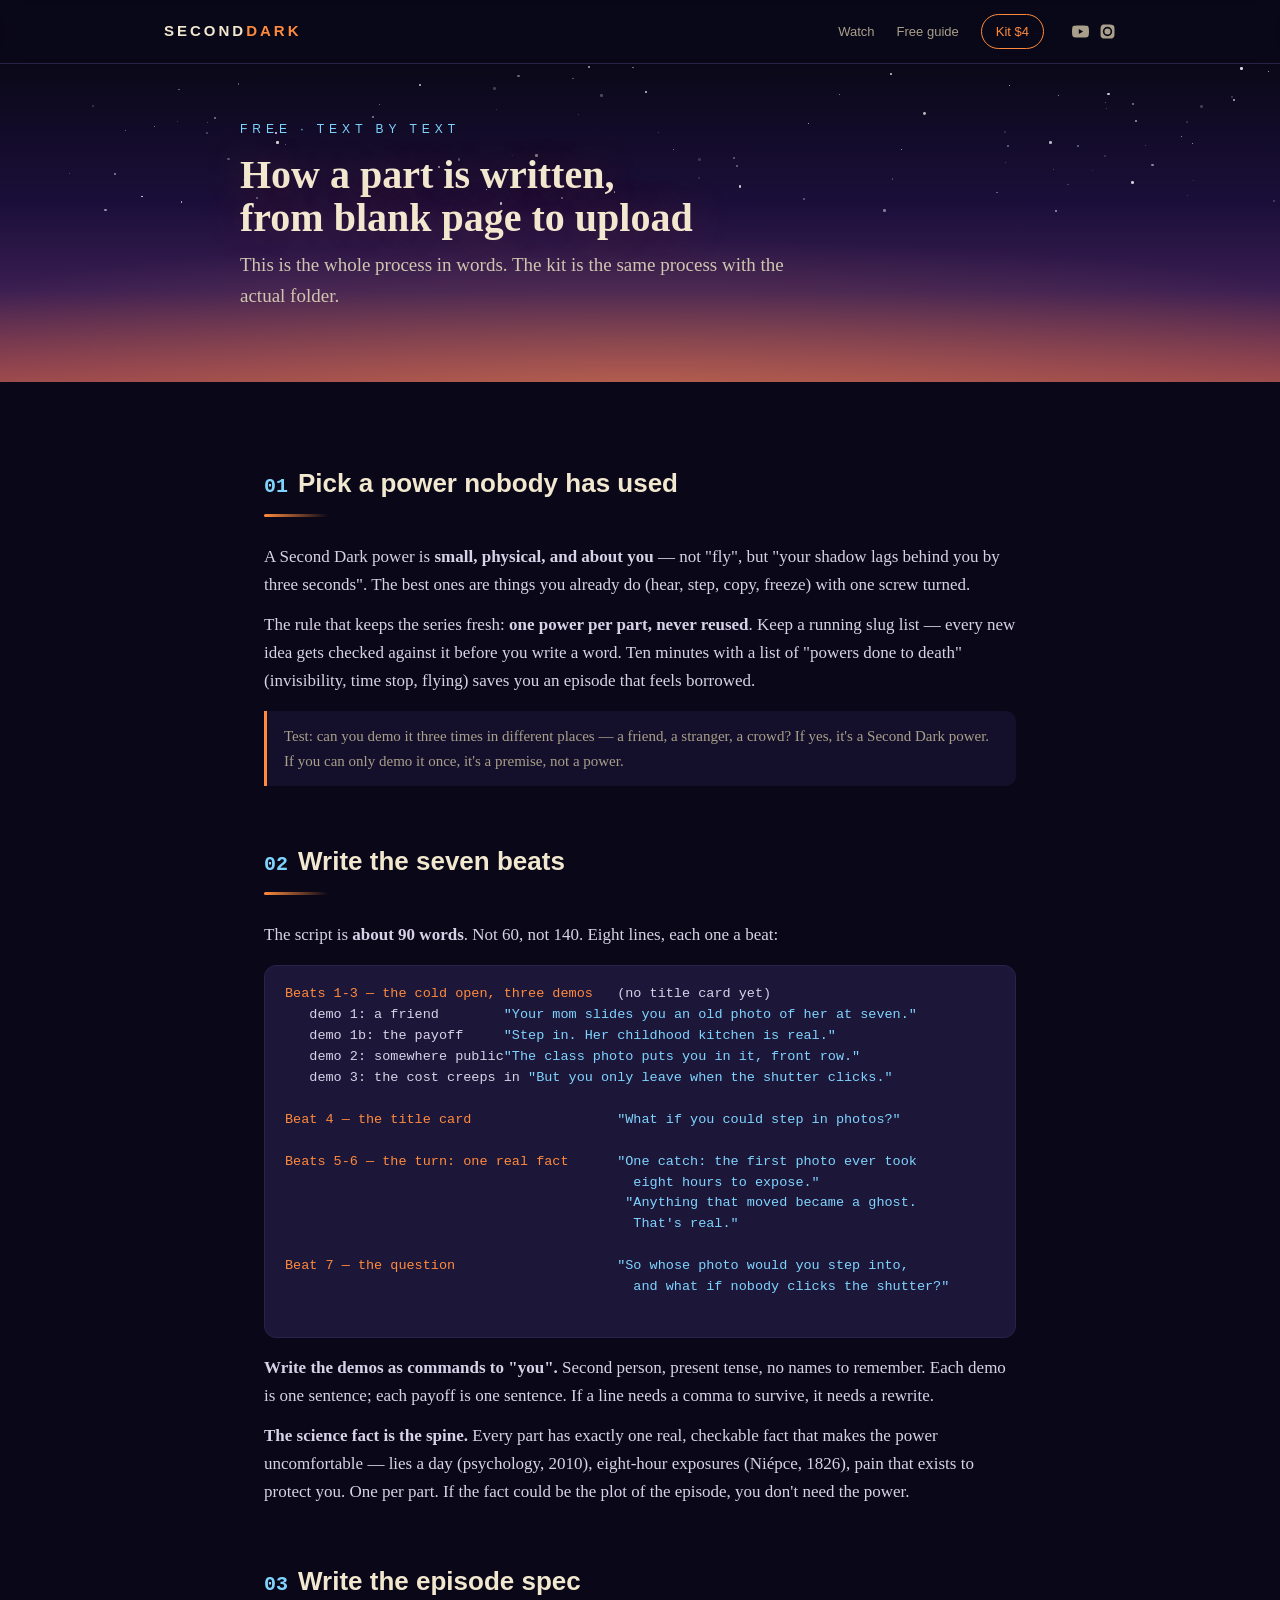
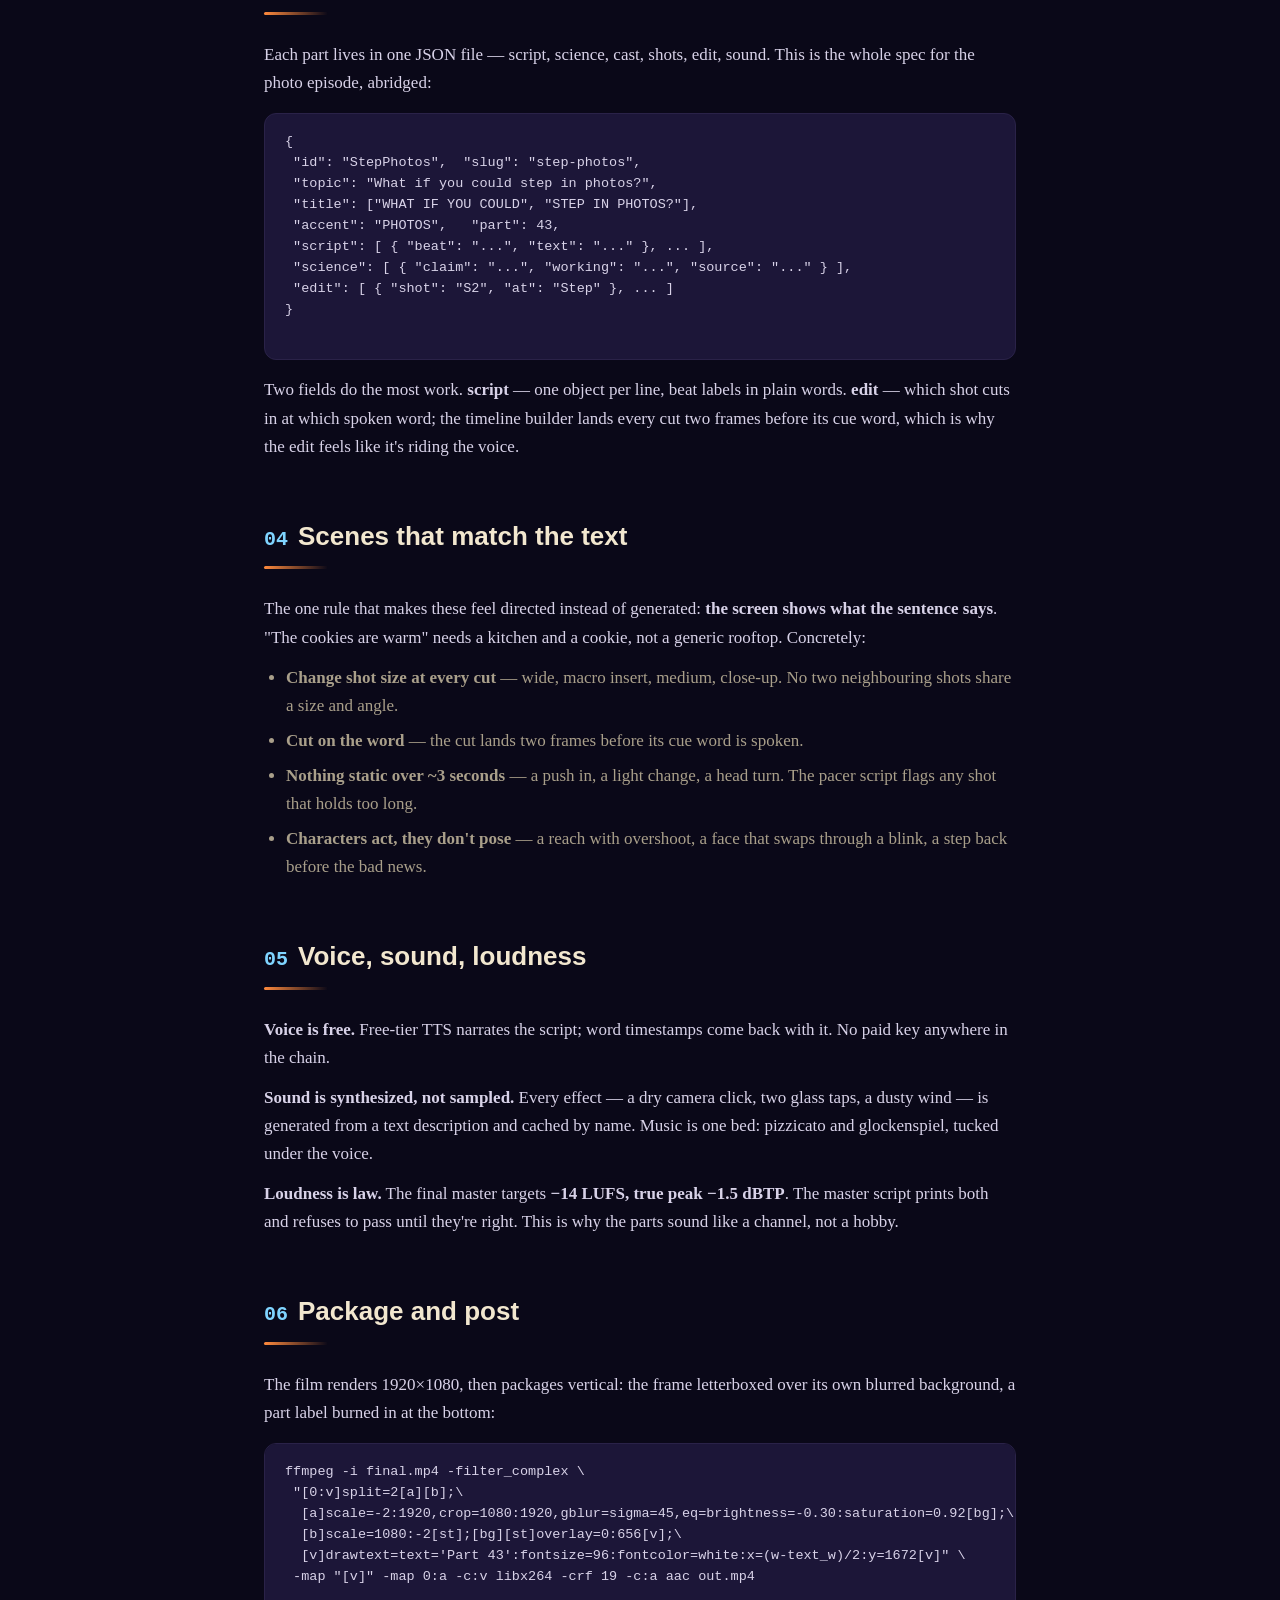
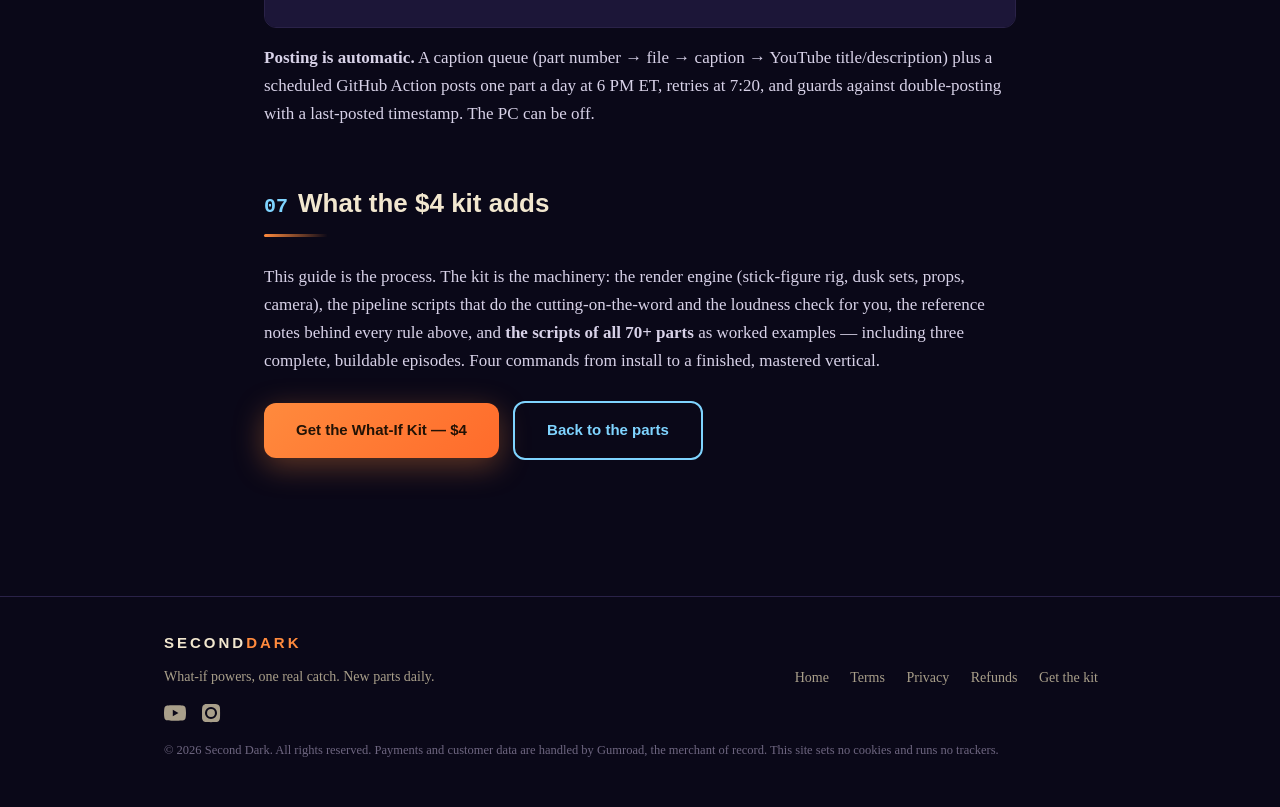
==== commit b7876cad: "Sun behind Pip (rim light), favicon" ====
--- a/guide.html
+++ b/guide.html
@@ -7,6 +7,7 @@
 <meta name="description" content="The text-by-text guide to making a 25-second what-if animated short: the seven beats, the shot rules, the science turn, the voice, the sound, the auto-posting. Free.">
 <link rel="preconnect" href="https://gumroad.com">
 <script src="https://gumroad.com/js/gumroad.js" async></script>
+<link rel="icon" href="data:image/svg+xml,%3Csvg xmlns=%27http://www.w3.org/2000/svg%27 viewBox=%270 0 100 100%27%3E%3Ccircle cx=%2750%27 cy=%2750%27 r=%2738%27 fill=%27%23FF8A3D%27/%3E%3C/svg%3E">
 <link rel="stylesheet" href="style.css">
 </head>
 <body>
--- a/style.css
+++ b/style.css
@@ -40,9 +40,9 @@
 .sky { position: absolute; inset: 0; background: linear-gradient(to bottom, var(--bg) 0%, var(--sky1) 34%, var(--sky2) 55%, var(--sky3) 74%, var(--sky4) 100%); }
 .sky::after { content: ""; position: absolute; inset: 0; background: radial-gradient(ellipse 120% 60% at 50% 78%, rgba(255,160,80,0.28), transparent 60%); }
 .stars { position: absolute; inset: 0; }
-.sun { position: absolute; left: 50%; bottom: 20%; width: 300px; height: 300px; margin-left: -150px; border-radius: 50%; background: radial-gradient(circle, #FFE9B8 0%, #FFC46B 45%, rgba(255,150,70,0) 72%); animation: sunPulse 7s ease-in-out infinite; }
+.sun { position: absolute; left: 71%; bottom: 16%; width: 320px; height: 320px; margin-left: -160px; border-radius: 50%; background: radial-gradient(circle, #FFE9B8 0%, #FFC46B 45%, rgba(255,150,70,0) 72%); animation: sunPulse 7s ease-in-out infinite; opacity: .92; }
 @keyframes sunPulse { 0%,100% { transform: scale(1); opacity: .95; } 50% { transform: scale(1.06); opacity: 1; } }
-.rays { position: absolute; left: 50%; bottom: 20%; width: 1400px; height: 1400px; margin-left: -700px; background: repeating-conic-gradient(from -90deg at 50% 100%, rgba(255,180,110,0.07) 0deg 7deg, transparent 7deg 14deg); -webkit-mask-image: radial-gradient(circle at 50% 100%, #000 0%, transparent 62%); mask-image: radial-gradient(circle at 50% 100%, #000 0%, transparent 62%); animation: raysSpin 90s linear infinite; opacity: .8; }
+.rays { position: absolute; left: 71%; bottom: 16%; width: 1400px; height: 1400px; margin-left: -700px; background: repeating-conic-gradient(from -90deg at 50% 100%, rgba(255,180,110,0.07) 0deg 7deg, transparent 7deg 14deg); -webkit-mask-image: radial-gradient(circle at 50% 100%, #000 0%, transparent 62%); mask-image: radial-gradient(circle at 50% 100%, #000 0%, transparent 62%); animation: raysSpin 90s linear infinite; opacity: .8; }
 @keyframes raysSpin { to { transform: rotate(4deg); } }
 .skyline { position: absolute; left: 0; right: 0; bottom: 0; width: 100%; height: 34%; }
 .hero-inner { position: relative; z-index: 5; display: grid; grid-template-columns: 1.2fr .8fr; gap: 30px; align-items: center; padding: 60px 0 120px; width: 100%; }
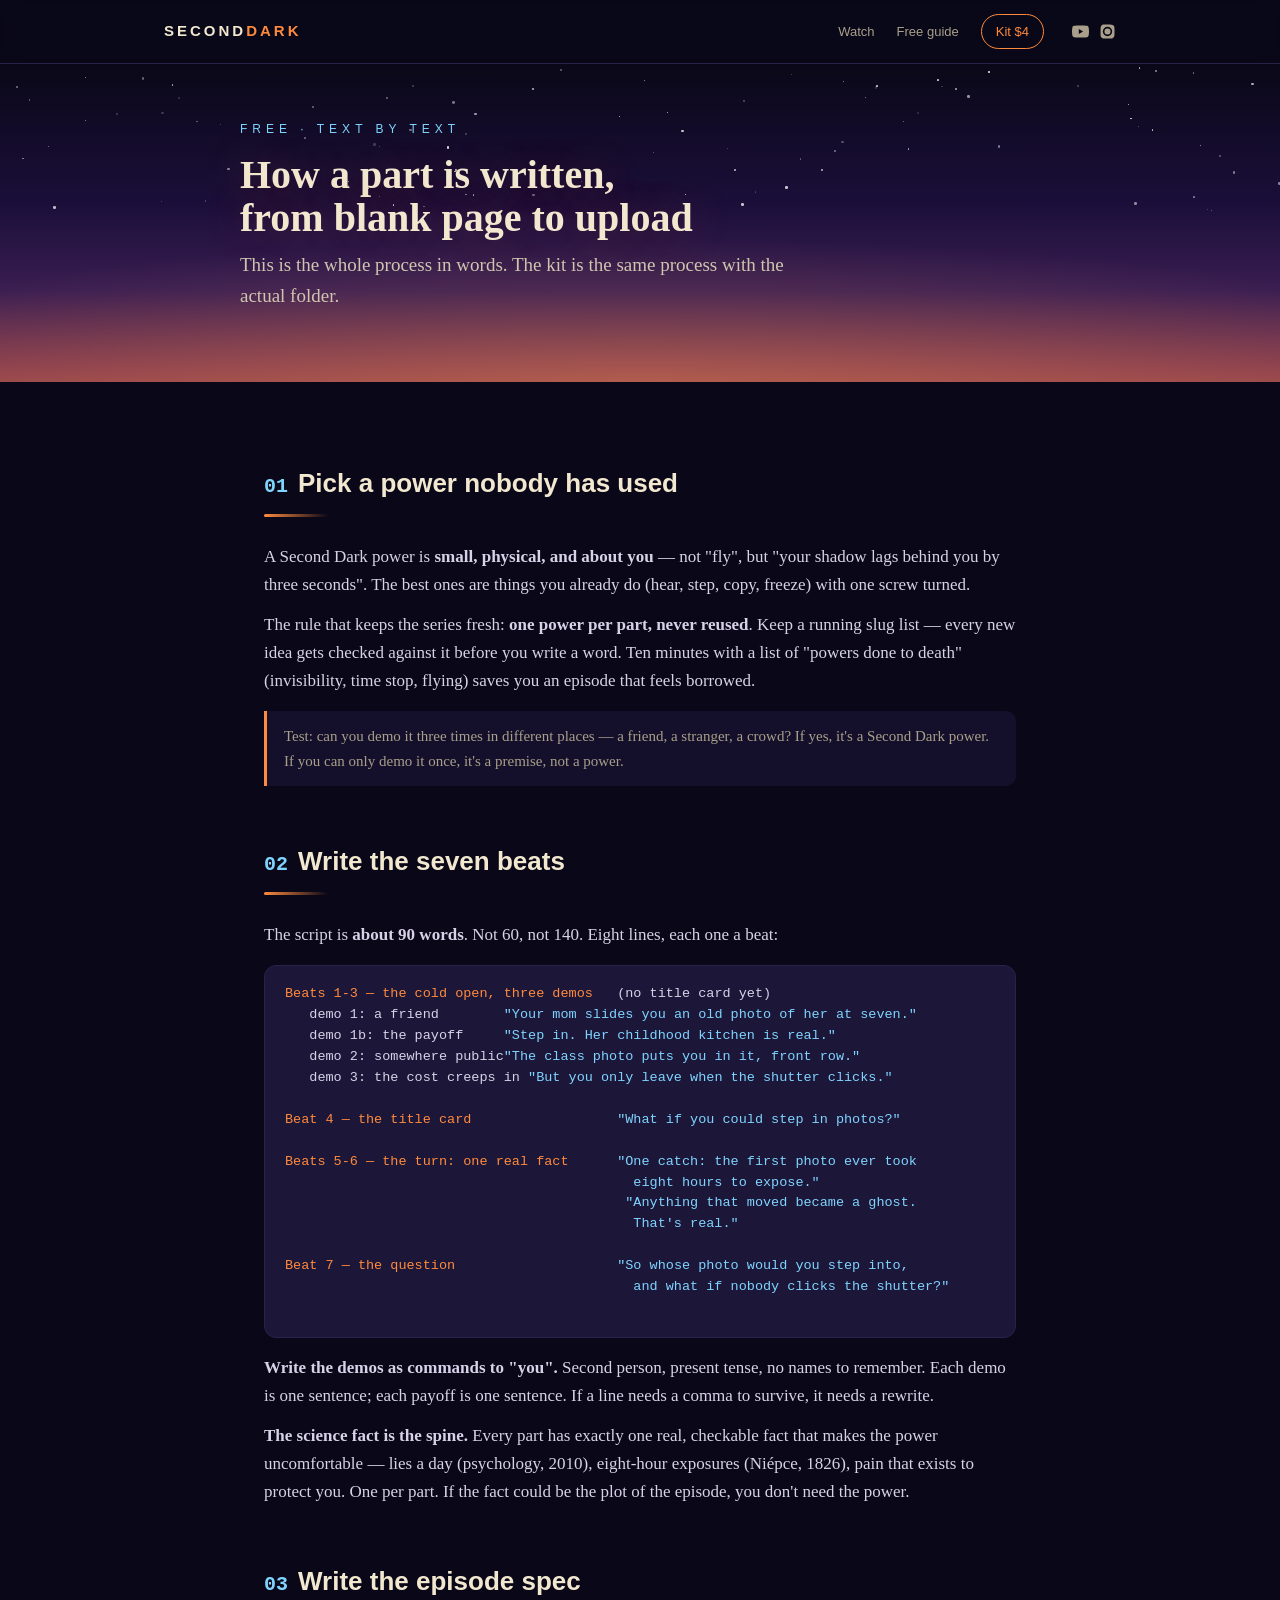
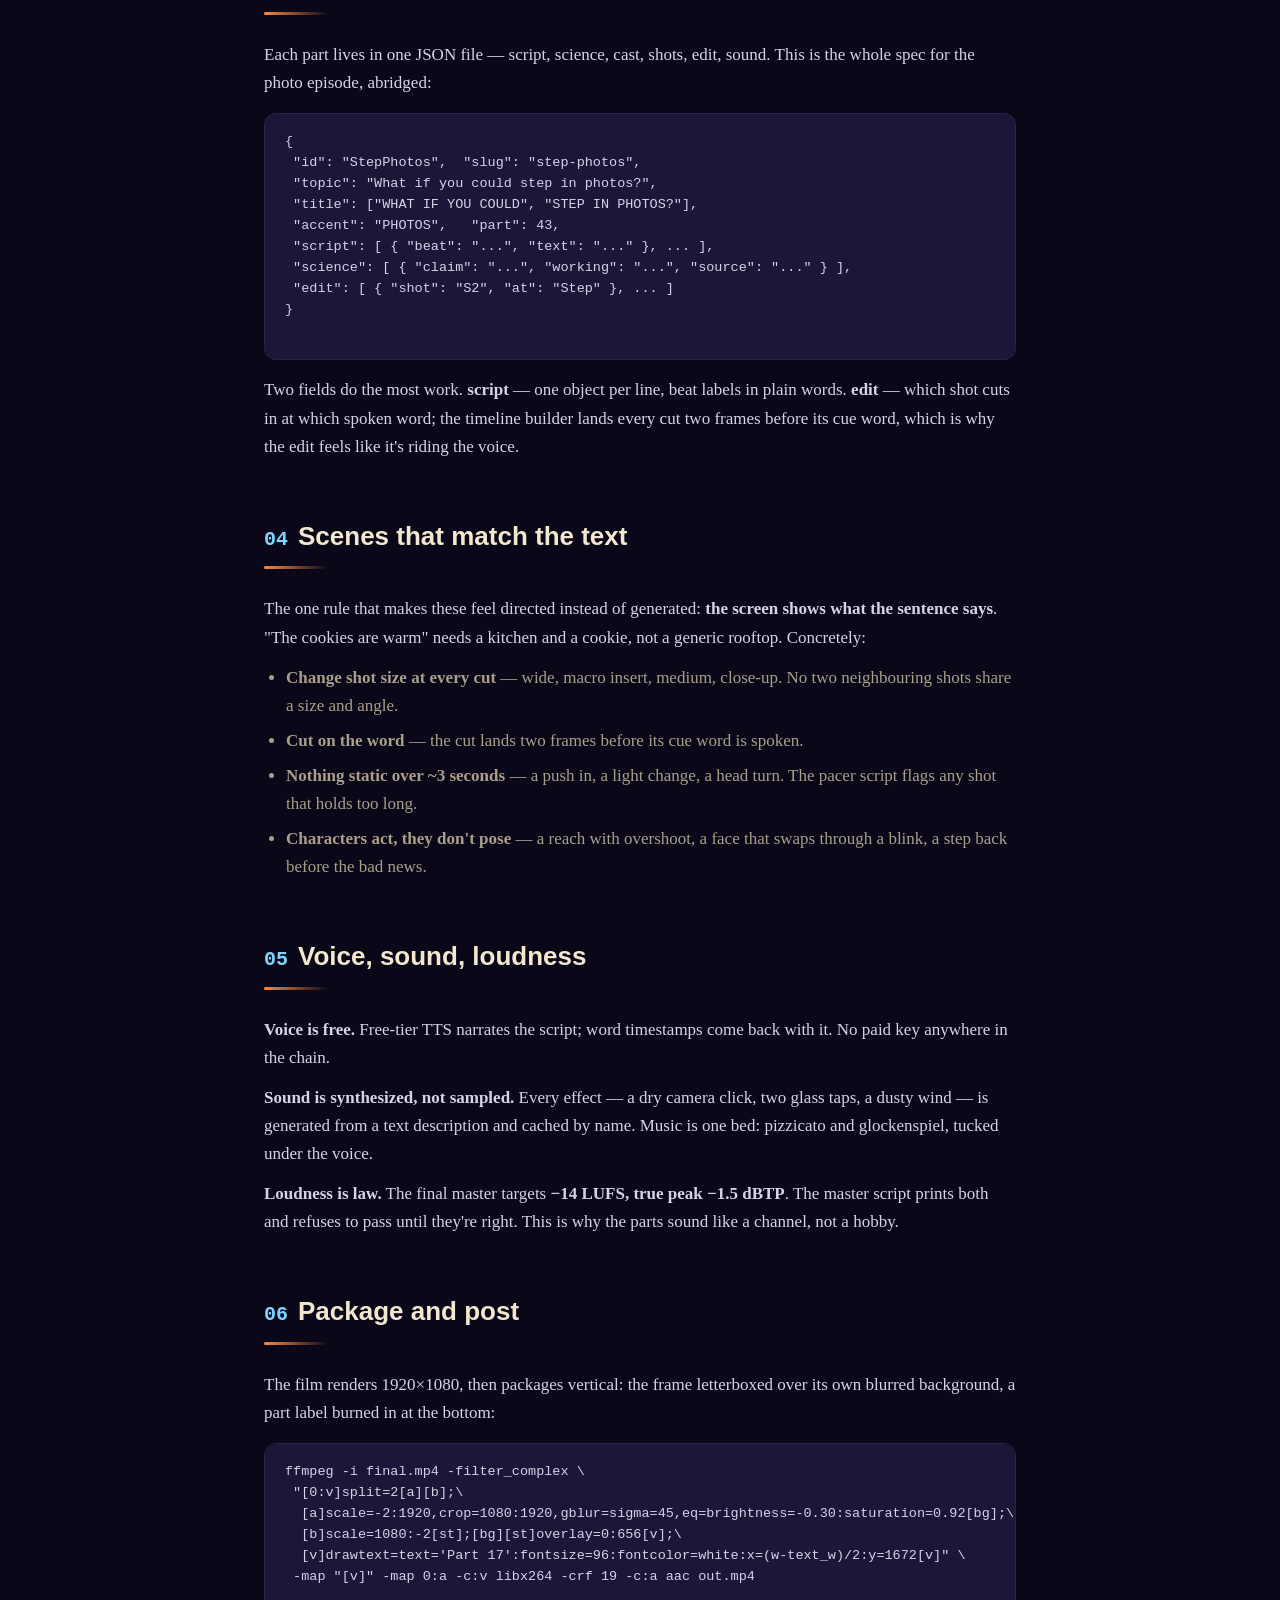
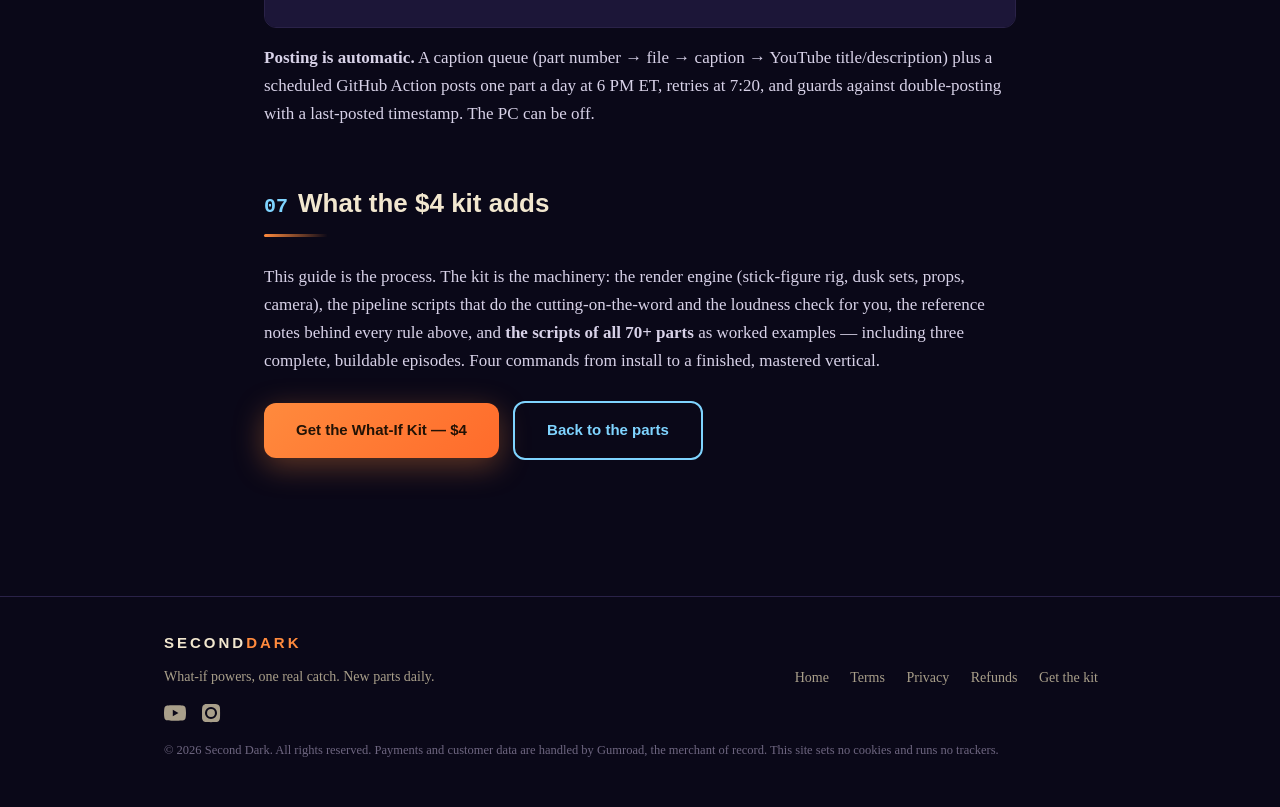
==== commit 08573edb: "Part 17 numbering fix" ====
--- a/guide.html
+++ b/guide.html
@@ -103,7 +103,7 @@
  "[0:v]split=2[a][b];\
   [a]scale=-2:1920,crop=1080:1920,gblur=sigma=45,eq=brightness=-0.30:saturation=0.92[bg];\
   [b]scale=1080:-2[st];[bg][st]overlay=0:656[v];\
-  [v]drawtext=text='Part 43':fontsize=96:fontcolor=white:x=(w-text_w)/2:y=1672[v]" \
+  [v]drawtext=text='Part 17':fontsize=96:fontcolor=white:x=(w-text_w)/2:y=1672[v]" \
  -map "[v]" -map 0:a -c:v libx264 -crf 19 -c:a aac out.mp4
   </pre>
   <p class="rv"><b>Posting is automatic.</b> A caption queue (part number → file → caption → YouTube title/description) plus a scheduled GitHub Action posts one part a day at 6 PM ET, retries at 7:20, and guards against double-posting with a last-posted timestamp. The PC can be off.</p>
